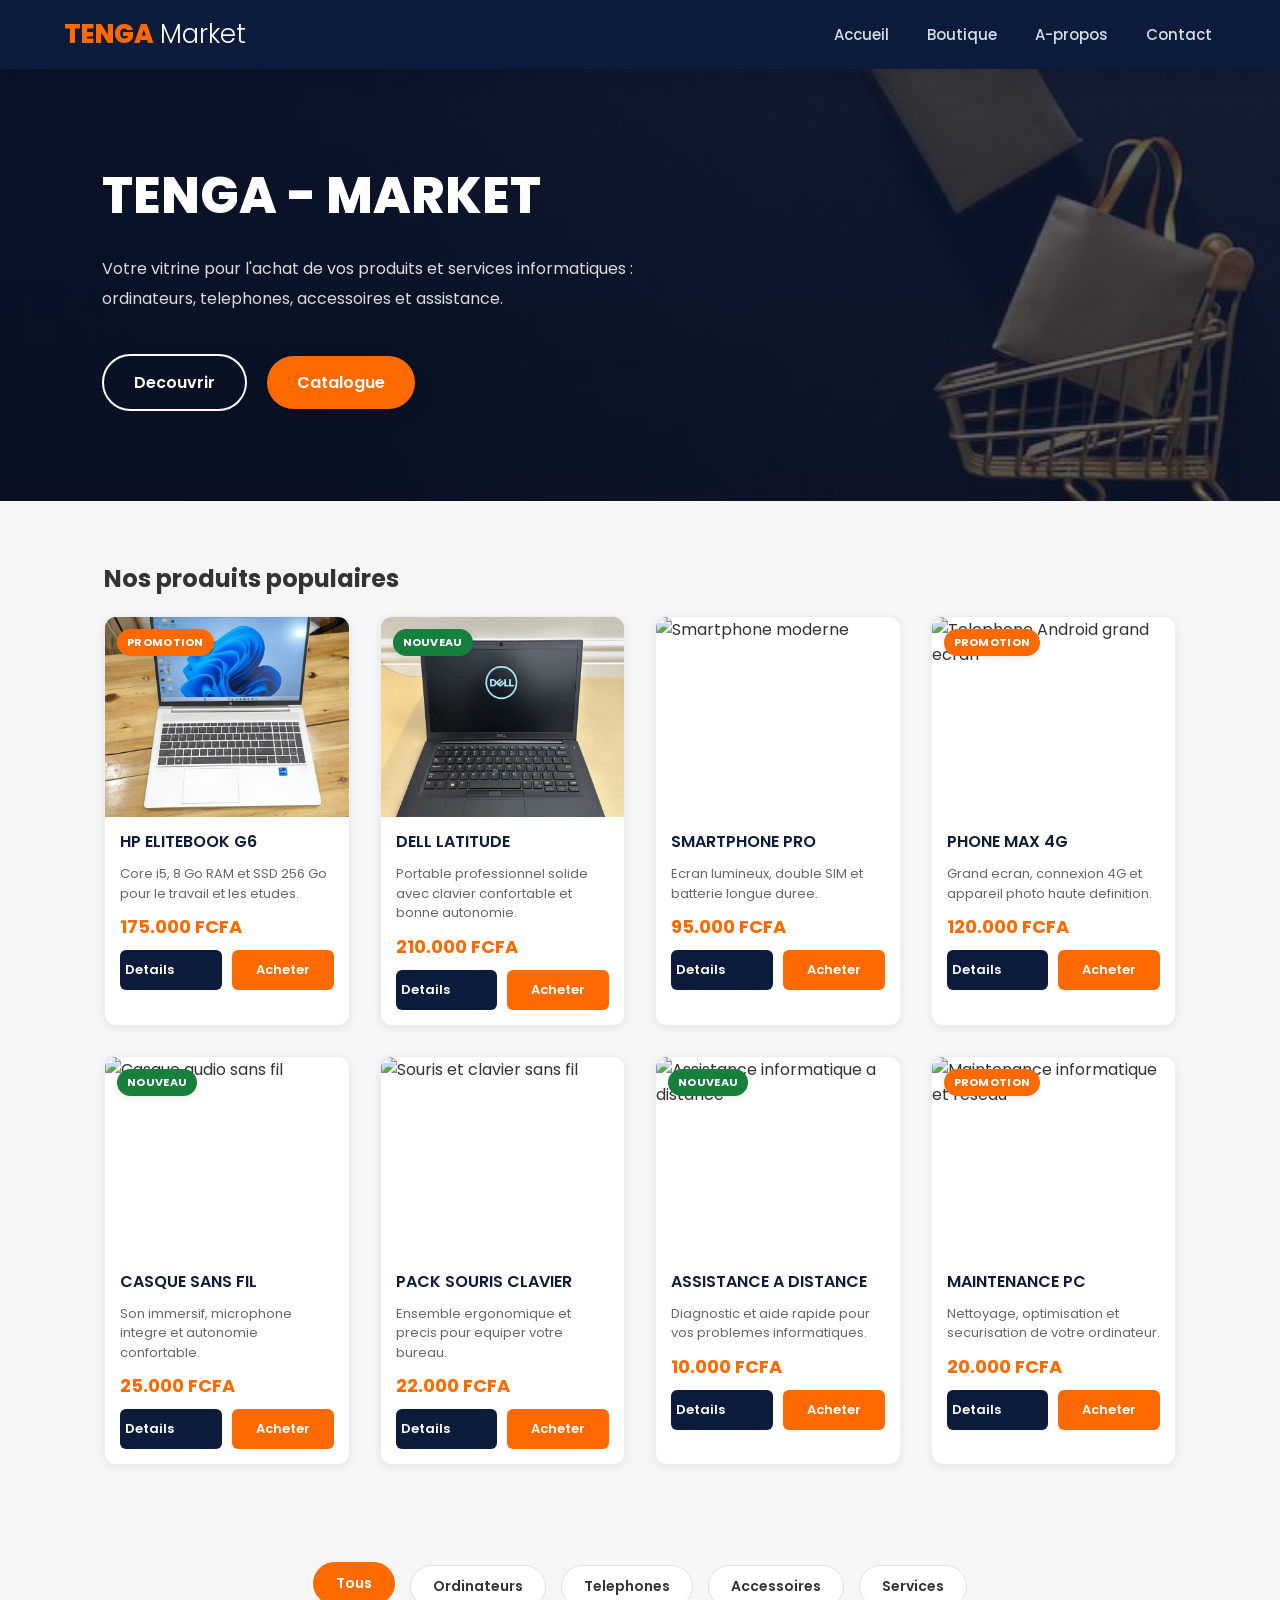
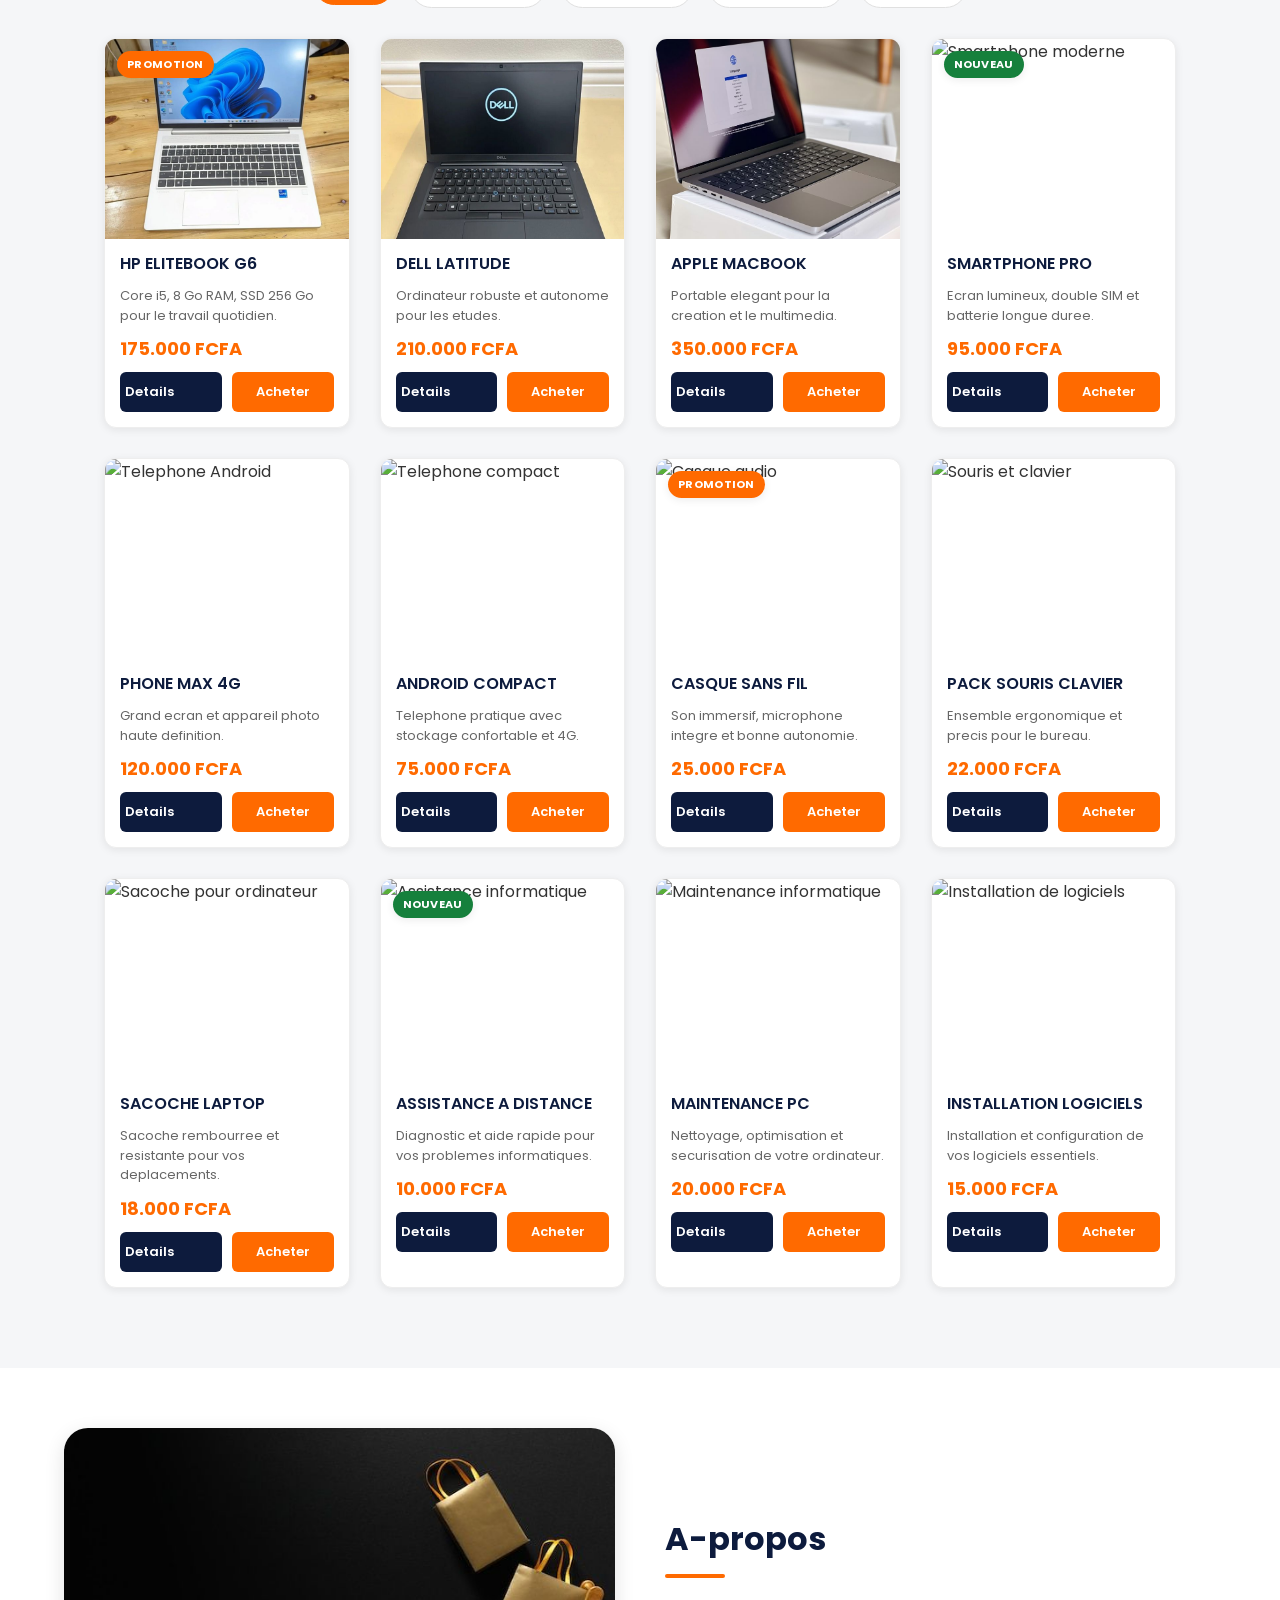
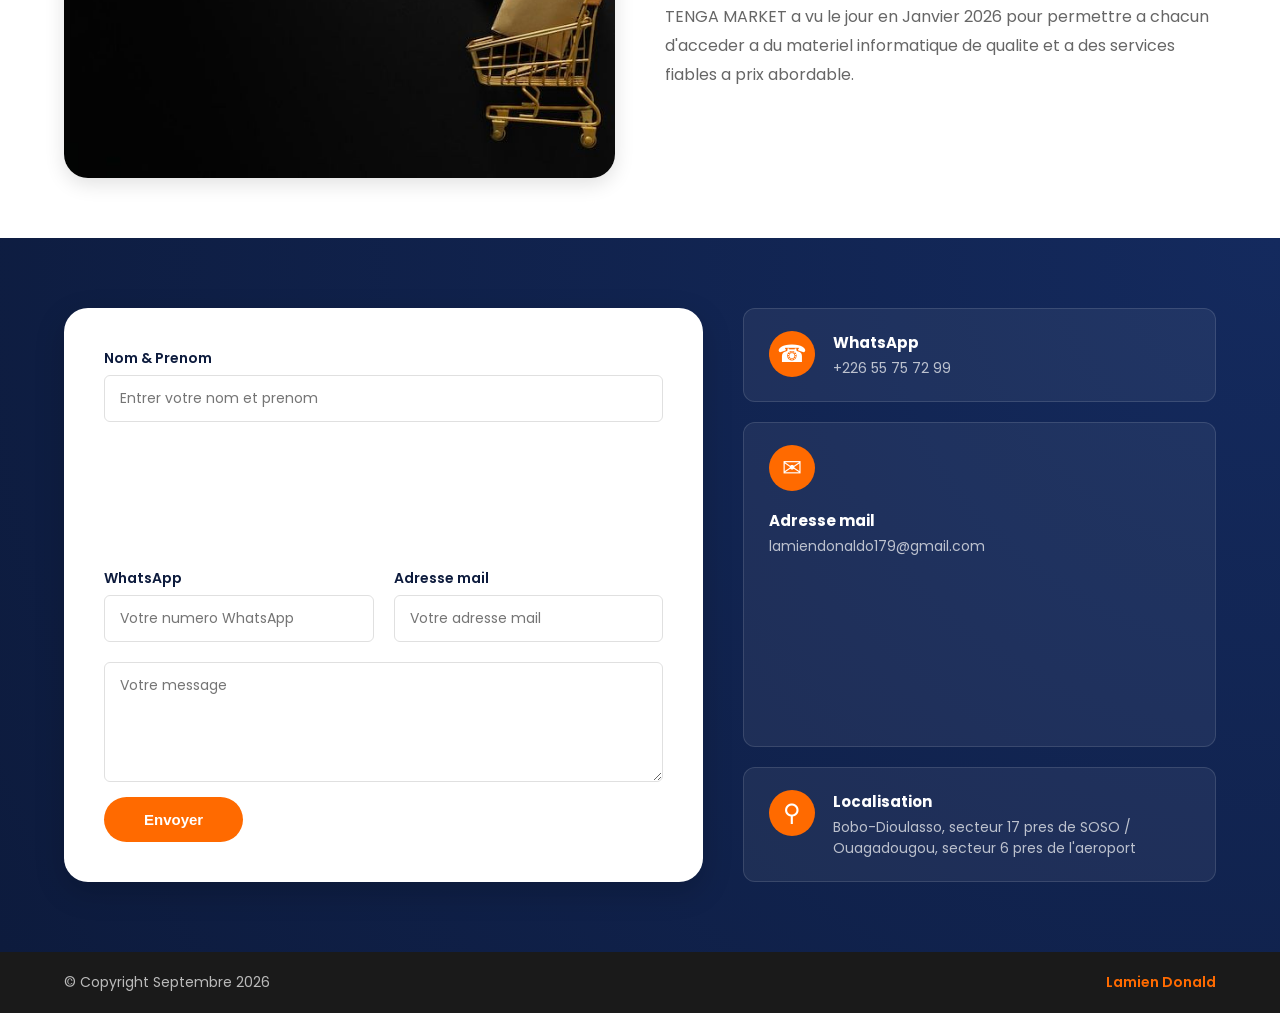
==== index.html @ b3098df3 "Add files via upload" ====
<!DOCTYPE html>
<html lang="fr">
<head>
  <meta charset="UTF-8">
  <meta name="viewport" content="width=device-width, initial-scale=1.0">
  <title>Tenga - Market</title>
  <link rel="stylesheet" href="styles.css">
</head>
<body>
  <header>
    <div class="titre">
      <h1>
        <a href="index.html">
          <span class="tenga">TENGA</span>
          <span class="market">Market</span>
        </a>
      </h1>
    </div>

    <button
      class="hamburger"
      type="button"
      aria-label="Ouvrir le menu"
      aria-expanded="false"
      aria-controls="navigation-principale"
    >
      <span></span>
      <span></span>
      <span></span>
    </button>

    <nav id="navigation-principale" aria-label="Navigation principale">
      <ul class="nav-links">
        <li><a href="index.html">Accueil</a></li>
        <li><a href="#boutique">Boutique</a></li>
        <li><a href="#apropos">A-propos</a></li>
        <li><a href="#contact">Contact</a></li>
      </ul>
    </nav>
  </header>

  <section id="hero">
    <div class="hero">
      <h1>TENGA - MARKET</h1>
      <p>
        Votre vitrine pour l'achat de vos produits et services informatiques :
        ordinateurs, telephones, accessoires et assistance.
      </p>
      <div class="bouton">
        <a class="decouvrir" href="#produits-populaire">Decouvrir</a>
        <a
          class="acheter"
          href="https://wa.me/c/22655757299"
          target="_blank"
          rel="noopener noreferrer"
        >
          Catalogue
        </a>
      </div>
    </div>
  </section>

  <section id="produits-populaire">
    <h2>Nos produits populaires</h2>
    <div class="produits-appercu">
      <article class="produit">
        <span class="badge badge-promotion">Promotion</span>
        <img src="./images/HP-Elitebook-g6.jpg" alt="HP EliteBook G6">
        <h3>HP ELITEBOOK G6</h3>
        <div class="details">
          <p>Core i5, 8 Go RAM et SSD 256 Go pour le travail et les etudes.</p>
          <p class="prix">175.000 FCFA</p>
          <div class="bouton">
            <button class="details">Details</button>
            <button class="achat">Acheter</button>
          </div>
        </div>
      </article>

      <article class="produit">
        <span class="badge badge-nouveau">Nouveau</span>
        <img src="./images/Dell.jpg" alt="Dell Latitude professionnel">
        <h3>DELL LATITUDE</h3>
        <div class="details">
          <p>Portable professionnel solide avec clavier confortable et bonne autonomie.</p>
          <p class="prix">210.000 FCFA</p>
          <div class="bouton">
            <button class="details">Details</button>
            <button class="achat">Acheter</button>
          </div>
        </div>
      </article>

      <article class="produit">
        <img src="https://images.unsplash.com/photo-1511707171634-5f897ff02aa9?auto=format&amp;fit=crop&amp;w=800&amp;q=80" alt="Smartphone moderne">
        <h3>SMARTPHONE PRO</h3>
        <div class="details">
          <p>Ecran lumineux, double SIM et batterie longue duree.</p>
          <p class="prix">95.000 FCFA</p>
          <div class="bouton">
            <button class="details">Details</button>
            <button class="achat">Acheter</button>
          </div>
        </div>
      </article>

      <article class="produit">
        <span class="badge badge-promotion">Promotion</span>
        <img src="https://images.unsplash.com/photo-1598327105666-5b89351aff97?auto=format&amp;fit=crop&amp;w=800&amp;q=80" alt="Telephone Android grand ecran">
        <h3>PHONE MAX 4G</h3>
        <div class="details">
          <p>Grand ecran, connexion 4G et appareil photo haute definition.</p>
          <p class="prix">120.000 FCFA</p>
          <div class="bouton">
            <button class="details">Details</button>
            <button class="achat">Acheter</button>
          </div>
        </div>
      </article>

      <article class="produit">
        <span class="badge badge-nouveau">Nouveau</span>
        <img src="https://images.unsplash.com/photo-1505740420928-5e560c06d30e?auto=format&amp;fit=crop&amp;w=800&amp;q=80" alt="Casque audio sans fil">
        <h3>CASQUE SANS FIL</h3>
        <div class="details">
          <p>Son immersif, microphone integre et autonomie confortable.</p>
          <p class="prix">25.000 FCFA</p>
          <div class="bouton">
            <button class="details">Details</button>
            <button class="achat">Acheter</button>
          </div>
        </div>
      </article>

      <article class="produit">
        <img src="https://images.unsplash.com/photo-1527814050087-3793815479db?auto=format&amp;fit=crop&amp;w=800&amp;q=80" alt="Souris et clavier sans fil">
        <h3>PACK SOURIS CLAVIER</h3>
        <div class="details">
          <p>Ensemble ergonomique et precis pour equiper votre bureau.</p>
          <p class="prix">22.000 FCFA</p>
          <div class="bouton">
            <button class="details">Details</button>
            <button class="achat">Acheter</button>
          </div>
        </div>
      </article>

      <article class="produit">
        <span class="badge badge-nouveau">Nouveau</span>
        <img src="https://images.unsplash.com/photo-1516321318423-f06f85e504b3?auto=format&amp;fit=crop&amp;w=800&amp;q=80" alt="Assistance informatique a distance">
        <h3>ASSISTANCE A DISTANCE</h3>
        <div class="details">
          <p>Diagnostic et aide rapide pour vos problemes informatiques.</p>
          <p class="prix">10.000 FCFA</p>
          <div class="bouton">
            <button class="details">Details</button>
            <button class="achat">Acheter</button>
          </div>
        </div>
      </article>

      <article class="produit">
        <span class="badge badge-promotion">Promotion</span>
        <img src="https://images.unsplash.com/photo-1550751827-4bd374c3f58b?auto=format&amp;fit=crop&amp;w=800&amp;q=80" alt="Maintenance informatique et reseau">
        <h3>MAINTENANCE PC</h3>
        <div class="details">
          <p>Nettoyage, optimisation et securisation de votre ordinateur.</p>
          <p class="prix">20.000 FCFA</p>
          <div class="bouton">
            <button class="details">Details</button>
            <button class="achat">Acheter</button>
          </div>
        </div>
      </article>
    </div>
  </section>

  <section id="boutique">
    <section class="categories">
      <button class="category-btn active" data-category="all">Tous</button>
      <button class="category-btn" data-category="ordinateurs">Ordinateurs</button>
      <button class="category-btn" data-category="telephones">Telephones</button>
      <button class="category-btn" data-category="accessoires">Accessoires</button>
      <button class="category-btn" data-category="services">Services</button>
    </section>

    <div class="produits-categories">
      <article class="produit" data-category="ordinateurs">
        <span class="badge badge-promotion">Promotion</span>
        <img src="./images/HP-Elitebook-g6.jpg" alt="HP EliteBook G6">
        <h3>HP ELITEBOOK G6</h3>
        <div class="details">
          <p>Core i5, 8 Go RAM, SSD 256 Go pour le travail quotidien.</p>
          <p class="prix">175.000 FCFA</p>
          <div class="bouton">
            <button class="details">Details</button>
            <button class="achat">Acheter</button>
          </div>
        </div>
      </article>

      <article class="produit" data-category="ordinateurs">
        <img src="./images/Dell.jpg" alt="Dell Latitude">
        <h3>DELL LATITUDE</h3>
        <div class="details">
          <p>Ordinateur robuste et autonome pour les etudes.</p>
          <p class="prix">210.000 FCFA</p>
          <div class="bouton">
            <button class="details">Details</button>
            <button class="achat">Acheter</button>
          </div>
        </div>
      </article>

      <article class="produit" data-category="ordinateurs">
        <img src="./images/MacBook.jpg" alt="Apple MacBook">
        <h3>APPLE MACBOOK</h3>
        <div class="details">
          <p>Portable elegant pour la creation et le multimedia.</p>
          <p class="prix">350.000 FCFA</p>
          <div class="bouton">
            <button class="details">Details</button>
            <button class="achat">Acheter</button>
          </div>
        </div>
      </article>

      <article class="produit" data-category="telephones">
        <span class="badge badge-nouveau">Nouveau</span>
        <img src="https://images.unsplash.com/photo-1511707171634-5f897ff02aa9?auto=format&amp;fit=crop&amp;w=800&amp;q=80" alt="Smartphone moderne">
        <h3>SMARTPHONE PRO</h3>
        <div class="details">
          <p>Ecran lumineux, double SIM et batterie longue duree.</p>
          <p class="prix">95.000 FCFA</p>
          <div class="bouton">
            <button class="details">Details</button>
            <button class="achat">Acheter</button>
          </div>
        </div>
      </article>

      <article class="produit" data-category="telephones">
        <img src="https://images.unsplash.com/photo-1598327105666-5b89351aff97?auto=format&amp;fit=crop&amp;w=800&amp;q=80" alt="Telephone Android">
        <h3>PHONE MAX 4G</h3>
        <div class="details">
          <p>Grand ecran et appareil photo haute definition.</p>
          <p class="prix">120.000 FCFA</p>
          <div class="bouton">
            <button class="details">Details</button>
            <button class="achat">Acheter</button>
          </div>
        </div>
      </article>

      <article class="produit" data-category="telephones">
        <img src="https://images.unsplash.com/photo-1565849904461-04a58ad377e0?auto=format&amp;fit=crop&amp;w=800&amp;q=80" alt="Telephone compact">
        <h3>ANDROID COMPACT</h3>
        <div class="details">
          <p>Telephone pratique avec stockage confortable et 4G.</p>
          <p class="prix">75.000 FCFA</p>
          <div class="bouton">
            <button class="details">Details</button>
            <button class="achat">Acheter</button>
          </div>
        </div>
      </article>

      <article class="produit" data-category="accessoires">
        <span class="badge badge-promotion">Promotion</span>
        <img src="https://images.unsplash.com/photo-1505740420928-5e560c06d30e?auto=format&amp;fit=crop&amp;w=800&amp;q=80" alt="Casque audio">
        <h3>CASQUE SANS FIL</h3>
        <div class="details">
          <p>Son immersif, microphone integre et bonne autonomie.</p>
          <p class="prix">25.000 FCFA</p>
          <div class="bouton">
            <button class="details">Details</button>
            <button class="achat">Acheter</button>
          </div>
        </div>
      </article>

      <article class="produit" data-category="accessoires">
        <img src="https://images.unsplash.com/photo-1527814050087-3793815479db?auto=format&amp;fit=crop&amp;w=800&amp;q=80" alt="Souris et clavier">
        <h3>PACK SOURIS CLAVIER</h3>
        <div class="details">
          <p>Ensemble ergonomique et precis pour le bureau.</p>
          <p class="prix">22.000 FCFA</p>
          <div class="bouton">
            <button class="details">Details</button>
            <button class="achat">Acheter</button>
          </div>
        </div>
      </article>

      <article class="produit" data-category="accessoires">
        <img src="https://images.unsplash.com/photo-1625842268584-8f3296236761?auto=format&amp;fit=crop&amp;w=800&amp;q=80" alt="Sacoche pour ordinateur">
        <h3>SACOCHE LAPTOP</h3>
        <div class="details">
          <p>Sacoche rembourree et resistante pour vos deplacements.</p>
          <p class="prix">18.000 FCFA</p>
          <div class="bouton">
            <button class="details">Details</button>
            <button class="achat">Acheter</button>
          </div>
        </div>
      </article>

      <article class="produit" data-category="services">
        <span class="badge badge-nouveau">Nouveau</span>
        <img src="https://images.unsplash.com/photo-1516321318423-f06f85e504b3?auto=format&amp;fit=crop&amp;w=800&amp;q=80" alt="Assistance informatique">
        <h3>ASSISTANCE A DISTANCE</h3>
        <div class="details">
          <p>Diagnostic et aide rapide pour vos problemes informatiques.</p>
          <p class="prix">10.000 FCFA</p>
          <div class="bouton">
            <button class="details">Details</button>
            <button class="achat">Acheter</button>
          </div>
        </div>
      </article>

      <article class="produit" data-category="services">
        <img src="https://images.unsplash.com/photo-1550751827-4bd374c3f58b?auto=format&amp;fit=crop&amp;w=800&amp;q=80" alt="Maintenance informatique">
        <h3>MAINTENANCE PC</h3>
        <div class="details">
          <p>Nettoyage, optimisation et securisation de votre ordinateur.</p>
          <p class="prix">20.000 FCFA</p>
          <div class="bouton">
            <button class="details">Details</button>
            <button class="achat">Acheter</button>
          </div>
        </div>
      </article>

      <article class="produit" data-category="services">
        <img src="https://images.unsplash.com/photo-1556761175-b413da4baf72?auto=format&amp;fit=crop&amp;w=800&amp;q=80" alt="Installation de logiciels">
        <h3>INSTALLATION LOGICIELS</h3>
        <div class="details">
          <p>Installation et configuration de vos logiciels essentiels.</p>
          <p class="prix">15.000 FCFA</p>
          <div class="bouton">
            <button class="details">Details</button>
            <button class="achat">Acheter</button>
          </div>
        </div>
      </article>
    </div>
  </section>

  <section id="apropos">
    <h3>A-propos</h3>
    <div class="apropos">
      <div class="apropos-image">
        <img src="./images/hero.jpg" alt="Espace de travail informatique">
      </div>
      <div class="apropos-description">
        <h4>A-propos</h4>
        <p>
          TENGA MARKET a vu le jour en Janvier 2026 pour permettre a chacun
          d'acceder a du materiel informatique de qualite et a des services
          fiables a prix abordable.
        </p>
      </div>
    </div>
  </section>

  <section id="contact">
    <div class="contact-form">
      <form action="">
        <div class="information">
          <div class="nom">
            <label for="nom">Nom &amp; Prenom</label>
            <input id="nom" type="text" placeholder="Entrer votre nom et prenom" required>
          </div>
          <div class="message">
            <div class="whatsapp">
              <label for="numero">WhatsApp</label>
              <input id="numero" type="number" placeholder="Votre numero WhatsApp" required>
            </div>
            <div class="email">
              <label for="email">Adresse mail</label>
              <input id="email" type="email" placeholder="Votre adresse mail " required>
            </div>
          </div>
        </div>
        <div class="contenu">
          <textarea name="message" id="message" placeholder="Votre message" required></textarea>
          <input type="submit" value="Envoyer">
        </div>
      </form>
    </div>

    <div class="informations">
      <div class="numero">
        <span class="contact-icon" aria-hidden="true">&#9742;</span>
        <div>
          <p>WhatsApp</p>
          <p>+226 55 75 72 99</p>
        </div>
      </div>
      <div class="email">
        <span class="contact-icon" aria-hidden="true">&#9993;</span>
        <div>
          <p>Adresse mail</p>
          <p>lamiendonaldo179@gmail.com</p>
        </div>
      </div>
      <div class="localisation">
        <span class="contact-icon" aria-hidden="true">&#9906;</span>
        <div>
          <p>Localisation</p>
          <p>
            Bobo-Dioulasso, secteur 17 pres de SOSO / Ouagadougou,
            secteur 6 pres de l'aeroport
          </p>
        </div>
      </div>
    </div>
  </section>

  <footer>
    <p>&copy; Copyright Septembre 2026</p>
    <p class="autor">Lamien Donald</p>
  </footer>

  <script src="script.js"></script>
</body>
</html>
---- styles.css ----
/* ===================================================
   TENGA MARKET - Styles inspirés d'Alibaba.com
   Palette : orange (#ff6a00) + marine (#0d1b3d)
   =================================================== */
@import url('https://fonts.googleapis.com/css2?family=Poppins:wght@300;400;500;600;700;800&display=swap');

:root {
  --color-primary: #ff6a00;
  --color-primary-dark: #e65100;
  --color-secondary: #0d1b3d;
  --color-secondary-light: #142a5e;
  --color-dark: #1a1a1a;
  --color-text: #333333;
  --color-text-light: #666666;
  --color-bg: #f5f6f8;
  --color-white: #ffffff;
  --radius-sm: 6px;
  --radius-md: 12px;
  --radius-lg: 24px;
  --shadow-sm: 0 2px 8px rgba(0, 0, 0, 0.08);
  --shadow-md: 0 6px 20px rgba(0, 0, 0, 0.12);
  --shadow-lg: 0 10px 30px rgba(0, 0, 0, 0.18);
  --transition: 0.3s ease;
  --max-width: 1200px;
}

* {
  padding: 0;
  margin: 0;
  box-sizing: border-box;
}

html {
  scroll-behavior: smooth;
}

body {
  font-family: 'Poppins', 'Segoe UI', Tahoma, Geneva, Verdana, sans-serif;
  color: var(--color-text);
  background-color: var(--color-bg);
  overflow-x: hidden;
}

img {
  max-width: 100%;
  display: block;
}

a {
  color: inherit;
}

button {
  font-family: inherit;
  cursor: pointer;
}

.section-title {
  text-align: center;
  font-size: 34px;
  font-weight: 700;
  color: var(--color-secondary);
  position: relative;
  padding-bottom: 15px;
  margin-bottom: 10px;
}

.section-title::after {
  content: "";
  position: absolute;
  bottom: 0;
  left: 50%;
  transform: translateX(-50%);
  width: 70px;
  height: 4px;
  background: var(--color-primary);
  border-radius: 4px;
}

.section-subtitle {
  text-align: center;
  color: var(--color-text-light);
  max-width: 600px;
  margin: 0 auto 40px auto;
  font-size: 16px;
}

/* ===================== HEADER ===================== */
header {
  display: flex;
  justify-content: space-between;
  align-items: center;
  background-color: var(--color-secondary);
  padding: 15px 5%;
  position: sticky;
  top: 0;
  left: 0;
  width: 100%;
  z-index: 1000;
  box-shadow: var(--shadow-md);
}

header .titre {
  font-family: 'Poppins', 'Franklin Gothic Medium', 'Arial Narrow', Arial, sans-serif;
  display: flex;
  align-items: center;
}

.titre h1 {
  font-size: 26px;
}

.titre h1 a {
  text-decoration: none;
}

header .titre span.tenga {
  color: var(--color-primary);
  text-shadow: none;
  font-weight: 800;
}

header .titre span.market {
  color: var(--color-white);
  text-shadow: none;
  font-weight: 300;
}

nav ul.nav-links {
  font-family: 'Poppins', Georgia, 'Times New Roman', Times, serif;
  display: flex;
  align-items: center;
  gap: 30px;
}

nav ul.nav-links li {
  list-style: none;
}

nav ul.nav-links li a {
  text-decoration: none;
  color: rgba(255, 255, 255, 0.85);
  padding: 8px 4px;
  transition: var(--transition);
  font-weight: 500;
  font-size: 15px;
  border-bottom: 2px solid transparent;
}

nav ul.nav-links li a:hover {
  color: var(--color-primary);
  text-shadow: none;
  border-bottom: 2px solid var(--color-primary);
}

nav ul.nav-links li a:focus-visible,
.hamburger:focus-visible {
  outline: 3px solid var(--color-primary);
  outline-offset: 4px;
}

/* Bouton hamburger (mobile) */
.hamburger {
  display: none;
  flex-direction: column;
  justify-content: center;
  gap: 5px;
  background: transparent;
  border: none;
  width: 36px;
  height: 32px;
  z-index: 1100;
}

.hamburger span {
  display: block;
  height: 3px;
  width: 100%;
  background-color: var(--color-white);
  border-radius: 3px;
  transition: var(--transition);
}

.hamburger.active span:nth-child(1) {
  transform: translateY(8px) rotate(45deg);
}
.hamburger.active span:nth-child(2) {
  opacity: 0;
}
.hamburger.active span:nth-child(3) {
  transform: translateY(-8px) rotate(-45deg);
}

/* ===================== HERO ===================== */
section#hero {
  width: 100%;
}

.hero {
  background-image: linear-gradient(rgba(13, 27, 61, 0.65), rgba(13, 27, 61, 0.55)), url(./images/hero.jpg);
  background-position: center;
  background-size: cover;
  padding: 90px 8%;
  border-radius: 0;
}

.hero h1 {
  font-size: 50px;
  color: var(--color-white);
  margin-bottom: 20px;
  font-weight: 800;
}

.hero p {
  font-family: 'Poppins', Georgia, 'Times New Roman', Times, serif;
  color: rgba(255, 255, 255, 0.85);
  max-width: 550px;
  margin-bottom: 40px;
  line-height: 30px;
  font-size: 16px;
}

.hero .bouton {
  display: flex;
  align-items: center;
  justify-content: left;
  gap: 20px;
  flex-wrap: wrap;
}

.hero .bouton a{
  text-decoration: none;
}

.hero .bouton a.decouvrir {
  display: inline-block;
  padding: 14px 30px;
  border-radius: 30px;
  border: 2px solid var(--color-white);
  width: auto;
  background-color: transparent;
  color: var(--color-white);
  transition: var(--transition);
  font-weight: 600;
}

.hero .bouton a.acheter {
  display: inline-block;
  padding: 14px 30px;
  border-radius: 30px;
  border: none;
  width: auto;
  background-color: var(--color-primary);
  color: var(--color-white);
  font-size: 16px;
  transition: var(--transition);
  font-weight: 600;
  box-shadow: var(--shadow-md);
}

.hero .bouton a.acheter:hover {
  background-color: var(--color-primary-dark);
  transform: scale(1.05);
  cursor: pointer;
}

.hero .bouton a.decouvrir:hover {
  background-color: var(--color-white);
  color: var(--color-secondary);
  transform: scale(1.05);
  cursor: pointer;
}

/* ===================== PRODUITS POPULAIRES ===================== */
#produits-populaire {
  padding: 60px 5% 40px 5%;
  max-width: var(--max-width);
  margin: 0 auto;
}

.produits-appercu {
  margin-top: 20px;
  display: grid;
  grid-template-columns: repeat(auto-fill, minmax(240px, 1fr));
  gap: 30px;
}

.produit {
  position: relative;
  display: flex;
  flex-direction: column;
  width: 100%;
  background-color: var(--color-white);
  box-shadow: var(--shadow-sm);
  border-radius: var(--radius-md);
  overflow: hidden;
  gap: 0;
  transition: var(--transition);
  border: 1px solid #eee;
}

.produit.is-flipped {
  justify-content: center;
  min-height: 390px;
  padding: 24px;
  background: linear-gradient(145deg, var(--color-secondary), var(--color-secondary-light));
  border-color: var(--color-primary);
}

.produit.is-flipped > :not(.product-back) {
  display: none !important;
}

.product-back {
  display: flex !important;
  flex-direction: column;
  gap: 14px;
  width: 100%;
  color: var(--color-white);
}

.product-back .detail-label {
  color: var(--color-primary);
  font-size: 12px;
  font-weight: 700;
  letter-spacing: 1px;
  text-transform: uppercase;
}

.product-back h3 {
  padding: 0;
  color: var(--color-white);
  font-size: 20px;
}

.product-back p {
  color: rgba(255, 255, 255, 0.82);
  font-size: 13px;
  line-height: 1.6;
}

.product-back .product-back-info {
  padding-top: 12px;
  border-top: 1px solid rgba(255, 255, 255, 0.18);
}

.product-back .prix {
  color: var(--color-primary);
  font-size: 20px;
  font-weight: 700;
}

.product-back-actions {
  display: flex;
  gap: 10px;
  margin-top: auto;
}

.product-back-actions button {
  flex: 1;
  padding: 11px 10px;
  border: none;
  border-radius: var(--radius-sm);
  font-weight: 700;
  transition: var(--transition);
}

.product-back-actions .retour {
  background-color: rgba(255, 255, 255, 0.14);
  color: var(--color-white);
}

.product-back-actions .product-buy {
  background-color: var(--color-primary);
  color: var(--color-white);
}

.product-back-actions button:hover {
  transform: translateY(-2px);
}

.badge {
  position: absolute;
  top: 12px;
  left: 12px;
  z-index: 1;
  padding: 5px 10px;
  border-radius: 999px;
  color: var(--color-white);
  font-size: 11px;
  font-weight: 700;
  letter-spacing: 0.3px;
  text-transform: uppercase;
  box-shadow: var(--shadow-sm);
}

.badge-nouveau {
  background-color: #16803c;
}

.badge-promotion {
  background-color: var(--color-primary);
}

.produits-appercu .produit:hover,
.produits-categories .produit:hover {
  transform: translateY(-6px);
  box-shadow: var(--shadow-lg);
  border-color: var(--color-primary);
}

.produits-appercu .produit img,
.produits-categories .produit img {
  width: 100%;
  height: 200px;
  object-fit: cover;
  border-radius: 0;
  transition: var(--transition);
}

.produits-appercu .produit h3,
.produits-categories .produit h3 {
  text-align: left;
  font-size: 16px;
  font-weight: 600;
  padding: 12px 15px 0 15px;
  color: var(--color-secondary);
}

.produits-appercu .produit .details,
.produits-categories .produit .details {
  display: flex;
  flex-direction: column;
  gap: 10px;
  padding: 10px 15px 15px 15px;
}

.produits-appercu .produit .details p,
.produits-categories .produit .details p {
  text-align: left;
  font-size: 13px;
  width: 100%;
  font-family: 'Poppins', 'Segoe UI', Tahoma, Geneva, Verdana, sans-serif;
  color: var(--color-text-light);
  line-height: 1.5;
}

.produits-appercu .produit .details p.prix,
.produits-categories .produit .details p.prix {
  text-align: left;
  color: var(--color-primary);
  font-weight: 700;
  font-size: 18px;
}

.produits-appercu .produit .details .bouton,
.produits-categories .produit .details .bouton {
  display: flex;
  justify-content: flex-start;
  gap: 10px;
  margin-bottom: 0;
}

.produits-appercu .produit .details .bouton button.details,
.produits-appercu .produit .details .bouton button.achat,
.produits-categories .produit .details .bouton button.details,
.produits-categories .produit .details .bouton button.achat {
  width: auto;
  flex: 1;
  border-radius: var(--radius-sm);
  border: none;
  padding: 10px 5px;
  font-weight: 600;
  transition: var(--transition);
}

.produits-appercu .produit .details .bouton button.details:hover,
.produits-appercu .produit .details .bouton button.achat:hover,
.produits-categories .produit .details .bouton button.details:hover,
.produits-categories .produit .details .bouton button.achat:hover {
  transform: scale(1.03);
}

.produits-appercu .produit .details .bouton button.details,
.produits-categories .produit .details .bouton button.details {
  background-color: var(--color-secondary);
  color: var(--color-white);
  font-size: 13px;
}

.produits-appercu .produit .details .bouton button.achat,
.produits-categories .produit .details .bouton button.achat {
  background-color: var(--color-primary);
  color: var(--color-white);
  font-size: 13px;
}

/* ===================== BOUTIQUE / CATEGORIES ===================== */
#boutique {
  padding: 40px 5% 60px 5%;
  max-width: var(--max-width);
  margin: 0 auto;
}

.categories {
  display: flex;
  justify-content: center;
  flex-wrap: wrap;
  gap: 15px;
  padding: 20px 0 30px 0;
}

.category-btn {
  border: 1px solid #e0e0e0;
  padding: 10px 22px;
  border-radius: 30px;
  background: var(--color-white);
  color: var(--color-text);
  font-size: 14px;
  font-weight: 600;
  cursor: pointer;
  transition: var(--transition);
}

.category-btn:hover,
.category-btn.active {
  background: var(--color-primary);
  color: var(--color-white);
  border-color: var(--color-primary);
  transform: translateY(-3px);
}

.produits-categories {
  display: grid;
  grid-template-columns: repeat(auto-fill, minmax(240px, 1fr));
  gap: 30px;
}

/* ===================== A PROPOS ===================== */
section#apropos {
  margin-top: 20px;
  padding: 60px 5%;
  background-color: var(--color-white);
  box-shadow: none;
  height: auto;
}

section#apropos h3 {
  display: none;
}

.apropos {
  display: flex;
  align-items: center;
  margin: 0 auto;
  gap: 50px;
  max-width: var(--max-width);
  flex-wrap: wrap;
}

.apropos-image {
  display: flex;
  flex: 1 1 400px;
}

.apropos-image img {
  border-radius: var(--radius-lg);
  box-shadow: var(--shadow-md);
  width: 100%;
  height: 350px;
  object-fit: cover;
}

.apropos-description {
  flex: 1 1 400px;
  display: flex;
  flex-direction: column;
  max-width: 600px;
}

.apropos-description h4 {
  font-size: 32px;
  margin-bottom: 25px;
  color: var(--color-secondary);
  font-weight: 700;
  position: relative;
  padding-bottom: 15px;
}

.apropos-description h4::after {
  content: "";
  position: absolute;
  bottom: 0;
  left: 0;
  width: 60px;
  height: 4px;
  background: var(--color-primary);
  border-radius: 4px;
}

.apropos-description p {
  font-size: 16px;
  font-family: 'Poppins', 'Segoe UI', Tahoma, Geneva, Verdana, sans-serif;
  line-height: 1.8;
  color: var(--color-text-light);
}

/* ===================== CONTACT ===================== */
#contact {
  display: grid;
  grid-template-columns: minmax(0, 1.15fr) minmax(280px, 0.85fr);
  gap: 40px;
  align-items: stretch;
  padding: 70px 5%;
  background-color: var(--color-secondary);
  background-image: radial-gradient(circle at top right, var(--color-secondary-light), var(--color-secondary));
}

#contact .section-title,
#contact .section-title::after {
  color: var(--color-white);
}

#contact .section-title::after {
  background: var(--color-primary);
}

#contact .section-subtitle {
  color: rgba(255, 255, 255, 0.7);
}

.contact-wrapper {
  display: flex;
  gap: 40px;
  max-width: var(--max-width);
  margin: 0 auto;
  align-items: stretch;
  flex-wrap: wrap;
}

.contact-form {
  flex: 1 1 500px;
  background-color: var(--color-white);
  border-radius: var(--radius-lg);
  box-shadow: var(--shadow-lg);
  padding: 10px;
}

form {
  background-color: transparent;
  padding: 30px;
  display: flex;
  flex-direction: column;
  gap: 20px;
  border-radius: var(--radius-lg);
  box-shadow: none;
}

.information {
  display: flex;
  flex-direction: column;
  gap: 20px;
}

.message {
  display: flex;
  gap: 20px;
  flex-wrap: wrap;
}

.nom, .email, .whatsapp {
  display: flex;
  flex-direction: column;
  flex: 1 1 200px;
  gap: 6px;
}

label {
  font-size: 14px;
  font-weight: 600;
  color: var(--color-secondary);
}

input[type="text"],
input[type="email"],
input[type="number"],
textarea {
  padding: 12px 15px;
  border: 1px solid #e0e0e0;
  border-radius: var(--radius-sm);
  font-family: inherit;
  font-size: 14px;
  transition: var(--transition);
  outline: none;
  width: 100%;
}

input[type="text"]:focus,
input[type="email"]:focus,
input[type="number"]:focus,
textarea:focus {
  border-color: var(--color-primary);
  box-shadow: 0 0 0 3px rgba(255, 106, 0, 0.15);
}

.contenu {
  display: flex;
  flex-direction: column;
  gap: 15px;
}

.contenu textarea {
  min-height: 120px;
  resize: vertical;
}

.contenu input[type="submit"] {
  background-color: var(--color-primary);
  color: var(--color-white);
  border: none;
  padding: 14px;
  border-radius: 30px;
  font-weight: 700;
  font-size: 15px;
  transition: var(--transition);
  align-self: flex-start;
  padding-left: 40px;
  padding-right: 40px;
}

.contenu input[type="submit"]:hover {
  background-color: var(--color-primary-dark);
  transform: scale(1.03);
}

.informations {
  min-width: 0;
  display: flex;
  flex-direction: column;
  gap: 20px;
  justify-content: center;
}

.informations > div {
  background-color: rgba(255, 255, 255, 0.06);
  border: 1px solid rgba(255, 255, 255, 0.12);
  border-radius: var(--radius-md);
  padding: 22px 25px;
  display: flex;
  align-items: flex-start;
  gap: 18px;
  transition: var(--transition);
}

.informations > div:hover {
  background-color: rgba(255, 255, 255, 0.1);
  border-color: var(--color-primary);
  transform: translateX(5px);
}

.informations > div > div {
  min-width: 0;
}

.contact-icon {
  display: inline-flex;
  flex: 0 0 46px;
  width: 46px;
  height: 46px;
  align-items: center;
  justify-content: center;
  border-radius: 50%;
  background-color: var(--color-primary);
  color: var(--color-white);
  font-size: 24px;
  line-height: 1;
}

.informations .icon {
  flex-shrink: 0;
  width: 46px;
  height: 46px;
  border-radius: 50%;
  background-color: var(--color-primary);
  color: var(--color-white);
  display: flex;
  align-items: center;
  justify-content: center;
  font-size: 20px;
}

.informations p:first-child {
  font-weight: 700;
  color: var(--color-white);
  font-size: 15px;
  margin-bottom: 4px;
}

.informations p:last-child {
  color: rgba(255, 255, 255, 0.7);
  font-size: 14px;
  line-height: 1.5;
}

/* ===================== FOOTER ===================== */
footer {
  align-items: center;
  background-color: var(--color-dark);
  color: rgba(255, 255, 255, 0.7);
  padding: 20px 5%;
  display: flex;
  justify-content: space-between;
  flex-wrap: wrap;
  gap: 10px;
}

footer p {
  display: block;
  align-items: center;
  text-align: center;
  font-size: 14px;
}

footer .autor {
  text-align: right;
  font-weight: 600;
  color: var(--color-primary);
}

/* ===================================================
   RESPONSIVE - Tablettes (<=1024px)
   =================================================== */
@media (max-width: 1024px) {
  .hero h1 {
    font-size: 42px;
  }

  .produits-appercu,
  .produits-categories {
    grid-template-columns: repeat(auto-fill, minmax(220px, 1fr));
    gap: 20px;
  }

  .apropos {
    gap: 30px;
  }

  .apropos-image img {
    height: 300px;
  }
}

/* ===================================================
   RESPONSIVE - Tablettes / petits écrans (<=768px)
   =================================================== */
@media (max-width: 768px) {
  #contact {
    grid-template-columns: 1fr;
    gap: 30px;
  }

  header {
    padding: 15px 4%;
  }

  .hamburger {
    display: flex;
  }

  nav {
    position: fixed;
    top: 0;
    right: -100%;
    height: 100vh;
    width: 260px;
    background-color: var(--color-secondary);
    box-shadow: var(--shadow-lg);
    transition: right 0.4s ease;
    z-index: 1050;
    padding-top: 90px;
  }

  nav.active {
    right: 0;
  }

  nav::before {
    content: "";
    position: fixed;
    inset: 0;
    background: rgba(0, 0, 0, 0.35);
    opacity: 0;
    pointer-events: none;
    transition: opacity 0.4s ease;
  }

  nav.active::before {
    opacity: 1;
    pointer-events: auto;
  }

  nav ul.nav-links {
    position: relative;
    z-index: 1;
    flex-direction: column;
    align-items: flex-start;
    gap: 10px;
    padding: 0 30px;
  }

  nav ul.nav-links li {
    width: 100%;
  }

  nav ul.nav-links li a {
    display: block;
    width: 100%;
    padding: 12px 0;
  }

  .hero {
    padding: 60px 6%;
    text-align: center;
  }

  .hero h1 {
    font-size: 32px;
  }

  .hero p {
    margin-left: auto;
    margin-right: auto;
  }

  .hero .bouton {
    justify-content: center;
  }

  .section-title {
    font-size: 26px;
  }

  .apropos {
    flex-direction: column;
    text-align: center;
  }

  .apropos-description h4::after {
    left: 50%;
    transform: translateX(-50%);
  }

  .contact-wrapper {
    flex-direction: column;
  }

  .message {
    flex-direction: column;
  }

  footer {
    flex-direction: column;
    text-align: center;
  }

  footer .autor {
    text-align: center;
  }
}

/* ===================================================
   RESPONSIVE - Mobiles / Android (<=480px)
   =================================================== */
@media (max-width: 480px) {
  .titre h1 {
    font-size: 20px;
  }

  .hero h1 {
    font-size: 26px;
  }

  .hero p {
    font-size: 14px;
    line-height: 24px;
  }

  .hero .bouton a.decouvrir,
  .hero .bouton a.acheter {
    width: 100%;
    text-align: center;
    padding: 12px 20px;
  }

  .hero .bouton {
    flex-direction: column;
    width: 100%;
  }

  #produits-populaire,
  #boutique,
  #contact,
  section#apropos {
    padding-left: 4%;
    padding-right: 4%;
  }

  .produits-appercu,
  .produits-categories {
    grid-template-columns: 1fr;
  }

  .category-btn {
    padding: 8px 16px;
    font-size: 13px;
  }

  .apropos-image img {
    height: 220px;
  }

  .contact-form {
    padding: 5px;
  }

  form {
    padding: 20px;
  }

  .contenu input[type="submit"] {
    width: 100%;
    align-self: stretch;
    text-align: center;
  }
}
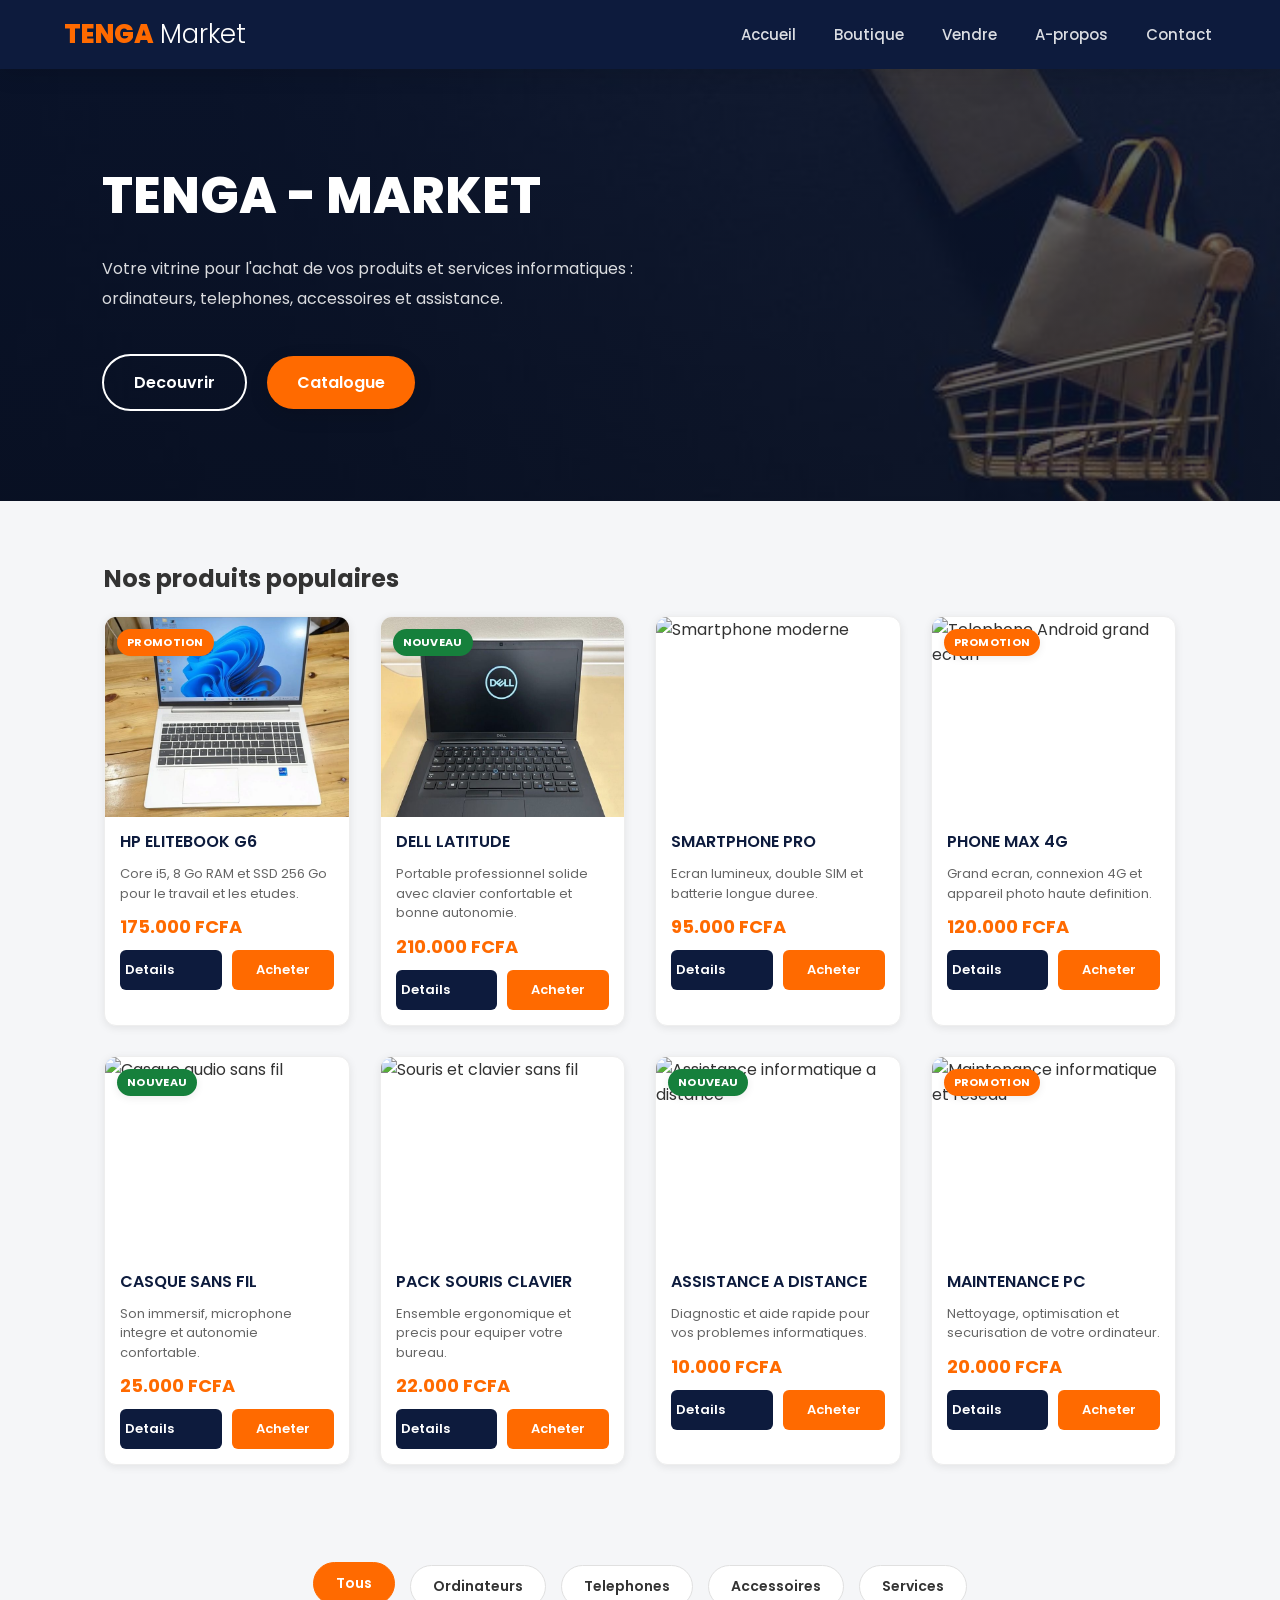
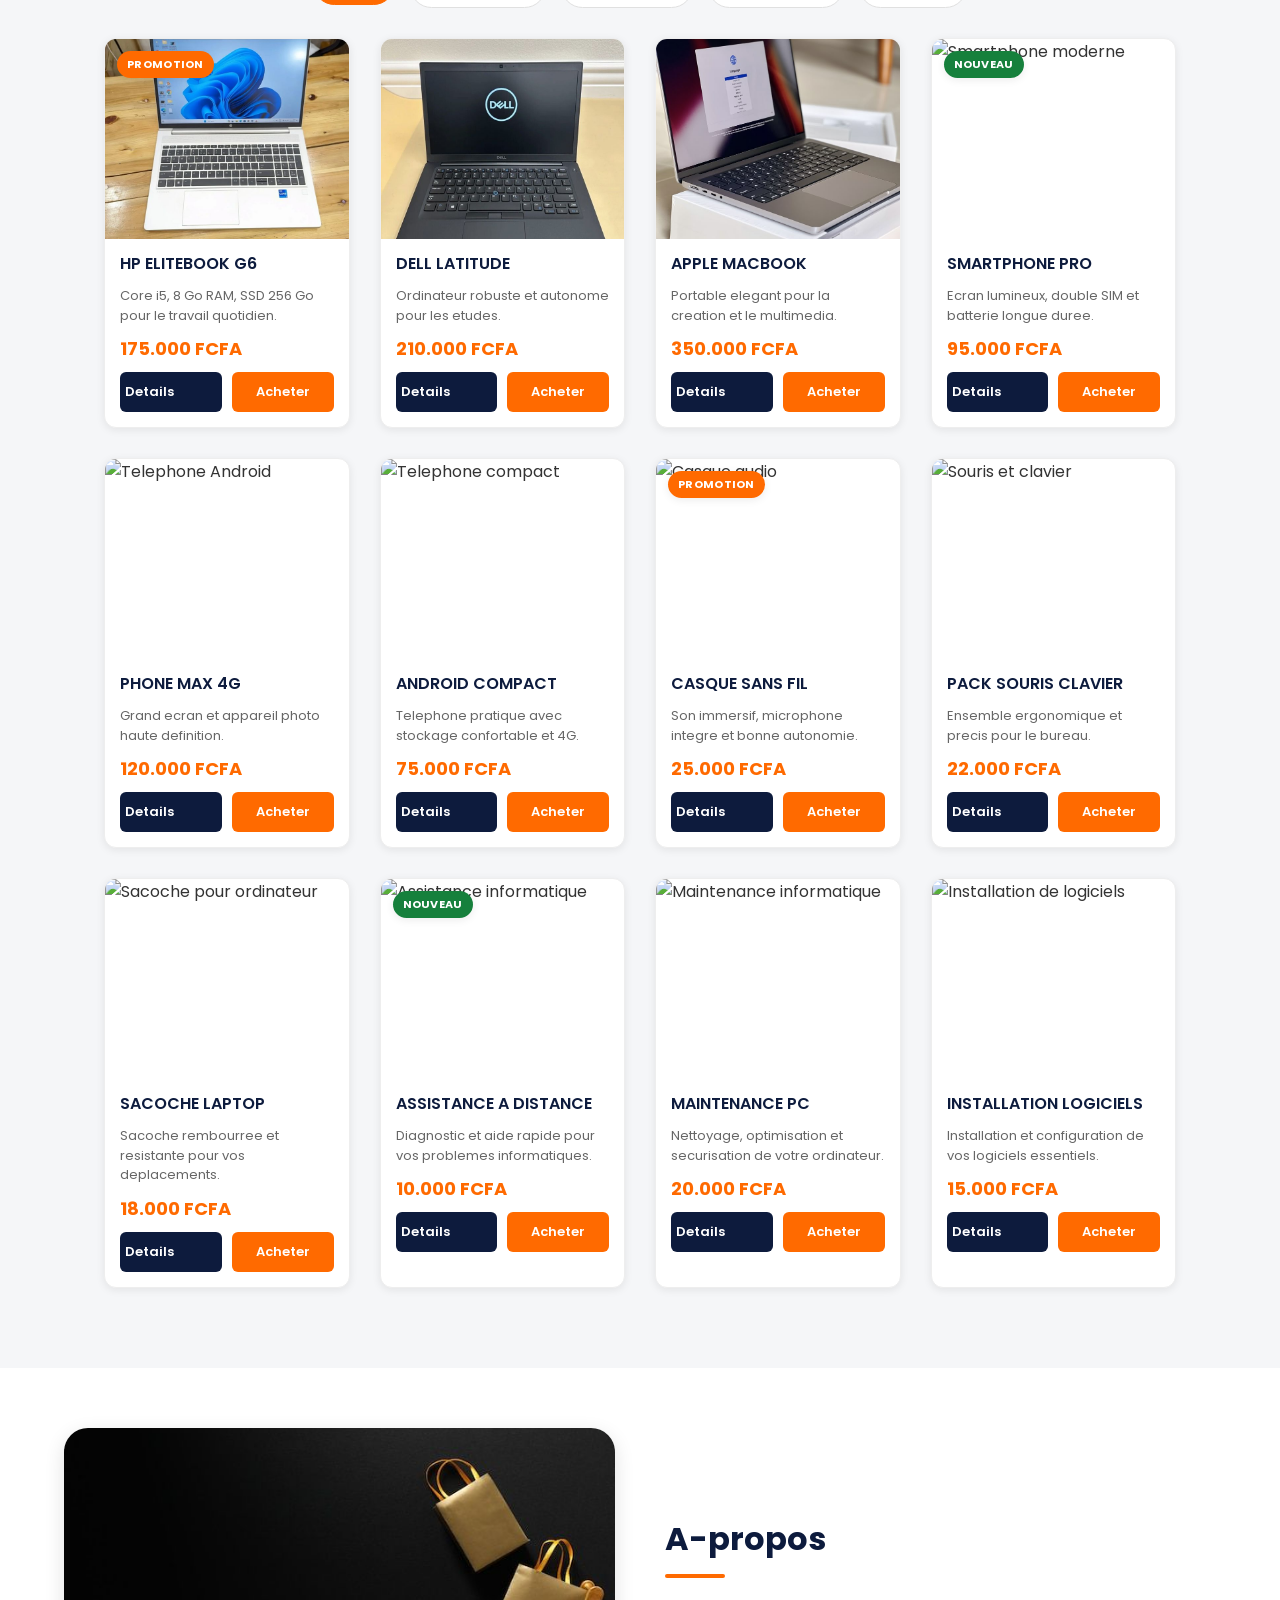
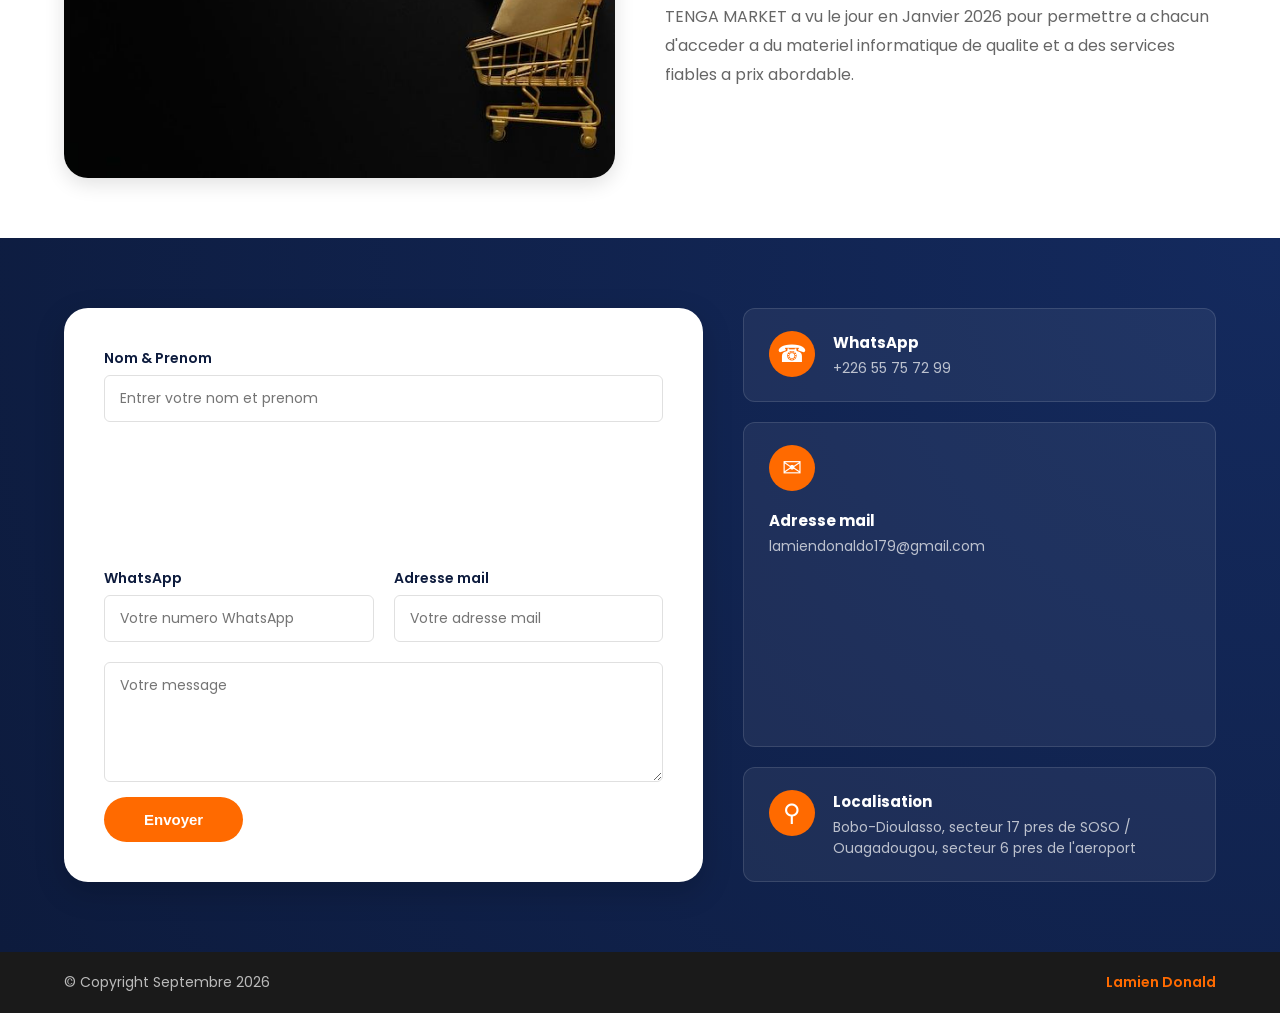
==== commit 0c7fdb48: "Add files via upload" ====
--- a/index.html
+++ b/index.html
@@ -3,7 +3,25 @@
 <head>
   <meta charset="UTF-8">
   <meta name="viewport" content="width=device-width, initial-scale=1.0">
-  <title>Tenga - Market</title>
+  <meta name="description" content="Tenga Market, marketplace informatique au Burkina Faso : achetez et vendez ordinateurs, telephones, accessoires et services.">
+  <meta name="keywords" content="marketplace Burkina Faso, vendre informatique, acheter ordinateur, telephone, Tenga Market">
+  <meta name="author" content="Tenga Market - Lamien Donald">
+  <meta property="og:type" content="website">
+  <meta property="og:title" content="Tenga Market | Achetez et vendez du materiel informatique">
+  <meta property="og:description" content="Publiez vos produits et trouvez du materiel informatique au Burkina Faso.">
+  <meta property="og:url" content="https://tenga-market.example/">
+  <link rel="canonical" href="https://tenga-market.example/">
+  <script type="application/ld+json">
+    {
+      "@context": "https://schema.org",
+      "@type": "OnlineStore",
+      "name": "Tenga Market",
+      "description": "Marketplace informatique au Burkina Faso pour acheter et vendre des produits et services.",
+      "areaServed": "BF",
+      "url": "https://tenga-market.example/"
+    }
+  </script>
+  <title>Tenga Market | Achetez et vendez au Burkina Faso</title>
   <link rel="stylesheet" href="styles.css">
 </head>
 <body>
@@ -33,6 +51,7 @@
       <ul class="nav-links">
         <li><a href="index.html">Accueil</a></li>
         <li><a href="#boutique">Boutique</a></li>
+        <li><a href="vendeur.html">Vendre</a></li>
         <li><a href="#apropos">A-propos</a></li>
         <li><a href="#contact">Contact</a></li>
       </ul>
@@ -423,6 +442,7 @@
     <p class="autor">Lamien Donald</p>
   </footer>
 
+  <script src="https://cdn.jsdelivr.net/npm/@supabase/supabase-js@2"></script>
   <script src="script.js"></script>
 </body>
 </html>
--- a/styles.css
+++ b/styles.css
@@ -968,6 +968,83 @@
   }
 }
 
+/* ===================== ESPACE VENDEUR ===================== */
+.seller-page {
+  min-height: 100vh;
+  background: linear-gradient(135deg, #f5f6f8 0%, #eef2f7 55%, #fff3e8 100%);
+}
+
+.seller-shell {
+  width: min(100% - 32px, 760px);
+  margin: 0 auto;
+  padding: 42px 0 70px;
+}
+
+.seller-brand {
+  display: inline-block;
+  margin-bottom: 28px;
+  color: var(--color-secondary);
+  font-size: 22px;
+  text-decoration: none;
+}
+
+.seller-brand strong { color: var(--color-primary); }
+
+.auth-card,
+.dashboard-panel {
+  padding: 38px;
+  background: var(--color-white);
+  border: 1px solid #e6e8ed;
+  border-radius: var(--radius-lg);
+  box-shadow: var(--shadow-lg);
+}
+
+.auth-card-wide { max-width: 760px; }
+.auth-card h1 { margin: 8px 0 10px; color: var(--color-secondary); font-size: clamp(28px, 5vw, 42px); line-height: 1.1; }
+.auth-intro { margin-bottom: 28px; color: var(--color-text-light); }
+.auth-form { padding: 0; gap: 18px; }
+.auth-form label { display: flex; gap: 7px; color: var(--color-secondary); }
+.auth-form input,
+.auth-form select,
+.auth-form textarea { margin-top: 0; }
+.auth-grid { display: grid; grid-template-columns: repeat(2, minmax(0, 1fr)); gap: 18px; }
+.auth-full { grid-column: 1 / -1; }
+.auth-button { width: 100%; padding: 13px 20px; border: 0; border-radius: var(--radius-sm); background: var(--color-primary); color: var(--color-white); font-weight: 700; transition: var(--transition); }
+.auth-button:hover { background: var(--color-primary-dark); transform: translateY(-2px); }
+.auth-footer { margin: 28px 0 0; color: var(--color-text-light); font-size: 14px; text-align: center; }
+.auth-footer a, .back-link { color: var(--color-primary-dark); font-weight: 700; }
+.back-link { display: block; margin-top: 18px; text-align: center; font-size: 14px; }
+.seller-page .form-status { min-height: 20px; margin: 0; font-size: 13px; }
+.seller-page .form-status.is-error { color: #b42318; }
+.seller-header { position: static; }
+.dashboard-actions, .dashboard-heading, .panel-heading, .form-actions { display: flex; align-items: center; justify-content: space-between; gap: 16px; }
+.dashboard-actions { color: rgba(255, 255, 255, .8); font-size: 13px; }
+.secondary-button, .danger-button { display: inline-block; padding: 10px 14px; border: 1px solid #dfe3ea; border-radius: var(--radius-sm); background: var(--color-white); color: var(--color-secondary); font: inherit; font-size: 13px; font-weight: 600; text-decoration: none; cursor: pointer; }
+.danger-button { border-color: #f2c4c1; color: #b42318; }
+.dashboard-shell { width: min(100% - 32px, var(--max-width)); margin: 0 auto; padding: 48px 0 80px; }
+.dashboard-heading { margin-bottom: 28px; }
+.dashboard-heading h1 { margin-top: 6px; color: var(--color-secondary); }
+.dashboard-panel { margin-bottom: 28px; box-shadow: var(--shadow-sm); }
+.dashboard-panel h2 { margin-bottom: 22px; color: var(--color-secondary); }
+.panel-heading h2 { margin-bottom: 0; }
+.dashboard-products { display: grid; gap: 14px; }
+.dashboard-product { display: grid; grid-template-columns: 92px 1fr auto; gap: 16px; align-items: center; padding: 14px; border: 1px solid #e6e8ed; border-radius: var(--radius-md); }
+.dashboard-product img { width: 92px; height: 92px; border-radius: var(--radius-sm); object-fit: cover; background: #f3f4f6; }
+.dashboard-product h3 { margin: 4px 0; color: var(--color-secondary); font-size: 17px; }
+.dashboard-product p { margin: 4px 0; color: var(--color-text-light); font-size: 13px; }
+.dashboard-product strong { color: var(--color-primary-dark); }
+.dashboard-product-actions { display: flex; flex-direction: column; gap: 8px; }
+.empty-state { color: var(--color-text-light); }
+@media (max-width: 640px) {
+  .auth-card, .dashboard-panel { padding: 24px 18px; }
+  .auth-grid { grid-template-columns: 1fr; }
+  .auth-full { grid-column: auto; }
+  .dashboard-heading, .seller-header, .dashboard-product { align-items: flex-start; }
+  .dashboard-heading, .dashboard-product { grid-template-columns: 1fr; flex-direction: column; }
+  .dashboard-product-actions { flex-direction: row; }
+  .seller-header { gap: 12px; }
+}
+
 /* ===================================================
    RESPONSIVE - Mobiles / Android (<=480px)
    =================================================== */
@@ -997,6 +1074,92 @@
     width: 100%;
   }
 
+}
+
+/* ===================== VENDEUR - SURCHARGE FINALE ===================== */
+/* This block intentionally stays outside the mobile media query. */
+
+.seller-page {
+  min-height: 100dvh;
+  color: var(--color-text);
+  font-family: 'Poppins', 'Segoe UI', sans-serif;
+}
+
+.seller-page .seller-shell {
+  width: min(100% - 40px, 820px);
+  min-height: 100dvh;
+  display: flex;
+  flex-direction: column;
+  justify-content: center;
+  padding: 48px 0;
+}
+
+.seller-page .seller-brand {
+  align-self: flex-start;
+  margin: 0 0 20px;
+  font-size: 24px;
+  font-weight: 500;
+  letter-spacing: -0.3px;
+}
+
+.seller-page .auth-card {
+  width: 100%;
+  max-width: 560px;
+  margin: 0 auto;
+  padding: clamp(26px, 5vw, 48px);
+  border: 1px solid rgba(13, 27, 61, 0.08);
+  border-radius: 18px;
+  box-shadow: 0 20px 55px rgba(13, 27, 61, 0.12);
+}
+
+.seller-page .auth-card-wide { max-width: 820px; }
+.seller-page .auth-card h1 { max-width: 620px; margin: 8px 0 12px; font-size: clamp(28px, 5vw, 44px); letter-spacing: -1px; }
+.seller-page .auth-intro { max-width: 620px; margin: 0 0 30px; line-height: 1.7; }
+.seller-page .auth-form { display: flex; flex-direction: column; gap: 18px; margin: 0; padding: 0; }
+.seller-page .auth-form label { display: flex; flex-direction: column; align-items: stretch; gap: 7px; min-width: 0; color: var(--color-secondary); font-size: 13px; font-weight: 600; }
+.seller-page .auth-form input,
+.seller-page .auth-form select,
+.seller-page .auth-form textarea { width: 100%; min-height: 48px; margin: 0; padding: 12px 14px; border: 1px solid #dfe3ea; border-radius: 9px; background: #fbfcfe; color: var(--color-secondary); font: inherit; font-size: 14px; outline: none; transition: border-color .2s ease, box-shadow .2s ease, background-color .2s ease; }
+.seller-page .auth-form textarea { min-height: 105px; resize: vertical; }
+.seller-page .auth-form input:focus,
+.seller-page .auth-form select:focus,
+.seller-page .auth-form textarea:focus { border-color: var(--color-primary); background: var(--color-white); box-shadow: 0 0 0 4px rgba(255, 106, 0, .12); }
+.seller-page .auth-grid { display: grid; grid-template-columns: repeat(2, minmax(0, 1fr)); gap: 18px 16px; }
+.seller-page .auth-full { grid-column: 1 / -1; }
+.seller-page .auth-button { min-height: 48px; border-radius: 9px; font-size: 14px; letter-spacing: .1px; }
+.seller-page .auth-footer { margin: 24px 0 0; line-height: 1.7; }
+.seller-page .back-link { margin-top: 16px; font-weight: 600; }
+.seller-page .seller-header { min-height: 74px; padding: 14px max(20px, 5%); }
+.seller-page .seller-header .seller-brand { margin: 0; color: var(--color-white); }
+.seller-page .dashboard-actions { flex-wrap: wrap; justify-content: flex-end; }
+.seller-page .dashboard-shell { width: min(100% - 40px, var(--max-width)); padding: 52px 0 80px; }
+.seller-page .dashboard-heading { align-items: flex-end; margin-bottom: 30px; }
+.seller-page .dashboard-heading h1 { margin: 5px 0 0; font-size: clamp(28px, 5vw, 42px); letter-spacing: -1px; }
+.seller-page .dashboard-panel { padding: clamp(22px, 4vw, 36px); border-radius: 16px; }
+.seller-page .dashboard-panel h2 { margin-top: 0; }
+.seller-page .dashboard-product-info { min-width: 0; }
+.seller-page .dashboard-product-info p { overflow-wrap: anywhere; }
+
+@media (max-width: 600px) {
+  .seller-page .seller-shell { width: min(100% - 24px, 820px); padding: 24px 0 40px; }
+  .seller-page .seller-brand { margin-bottom: 14px; font-size: 21px; }
+  .seller-page .auth-card { padding: 24px 18px; border-radius: 14px; }
+  .seller-page .auth-grid { grid-template-columns: 1fr; gap: 16px; }
+  .seller-page .auth-full { grid-column: auto; }
+  .seller-page .seller-header { align-items: center; padding: 12px; }
+  .seller-page .seller-header .seller-brand { font-size: 20px; }
+  .seller-page .dashboard-actions { gap: 8px; font-size: 11px; }
+  .seller-page .dashboard-shell { width: min(100% - 24px, var(--max-width)); padding: 30px 0 50px; }
+  .seller-page .dashboard-heading { align-items: flex-start; flex-direction: column; }
+  .seller-page .dashboard-heading > .secondary-button { width: 100%; text-align: center; }
+  .seller-page .dashboard-product { grid-template-columns: 72px minmax(0, 1fr); gap: 12px; align-items: start; }
+  .seller-page .dashboard-product img { width: 72px; height: 72px; }
+  .seller-page .dashboard-product-info { grid-column: 2; }
+  .seller-page .dashboard-product-actions { grid-column: 1 / -1; flex-direction: row; }
+  .seller-page .dashboard-product-actions button { flex: 1; }
+}
+
+@media (max-width: 480px) {
   #produits-populaire,
   #boutique,
   #contact,
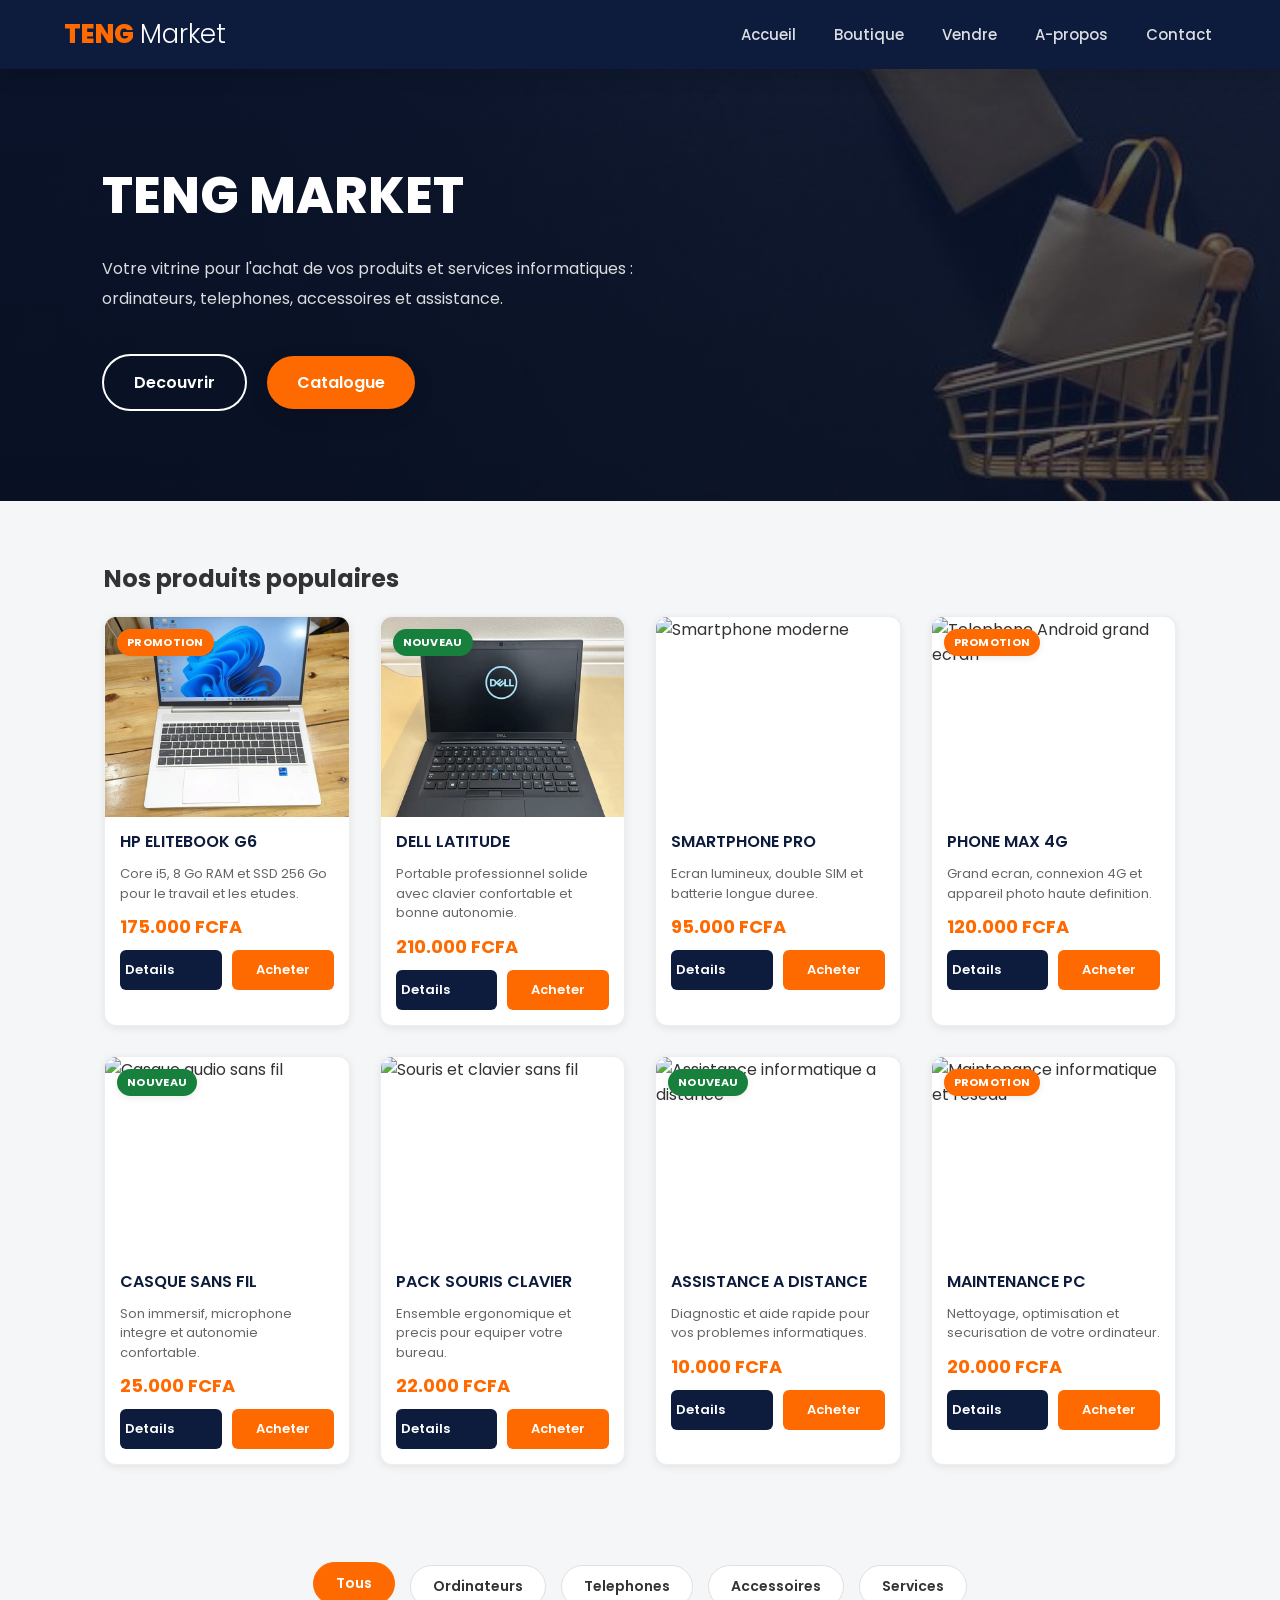
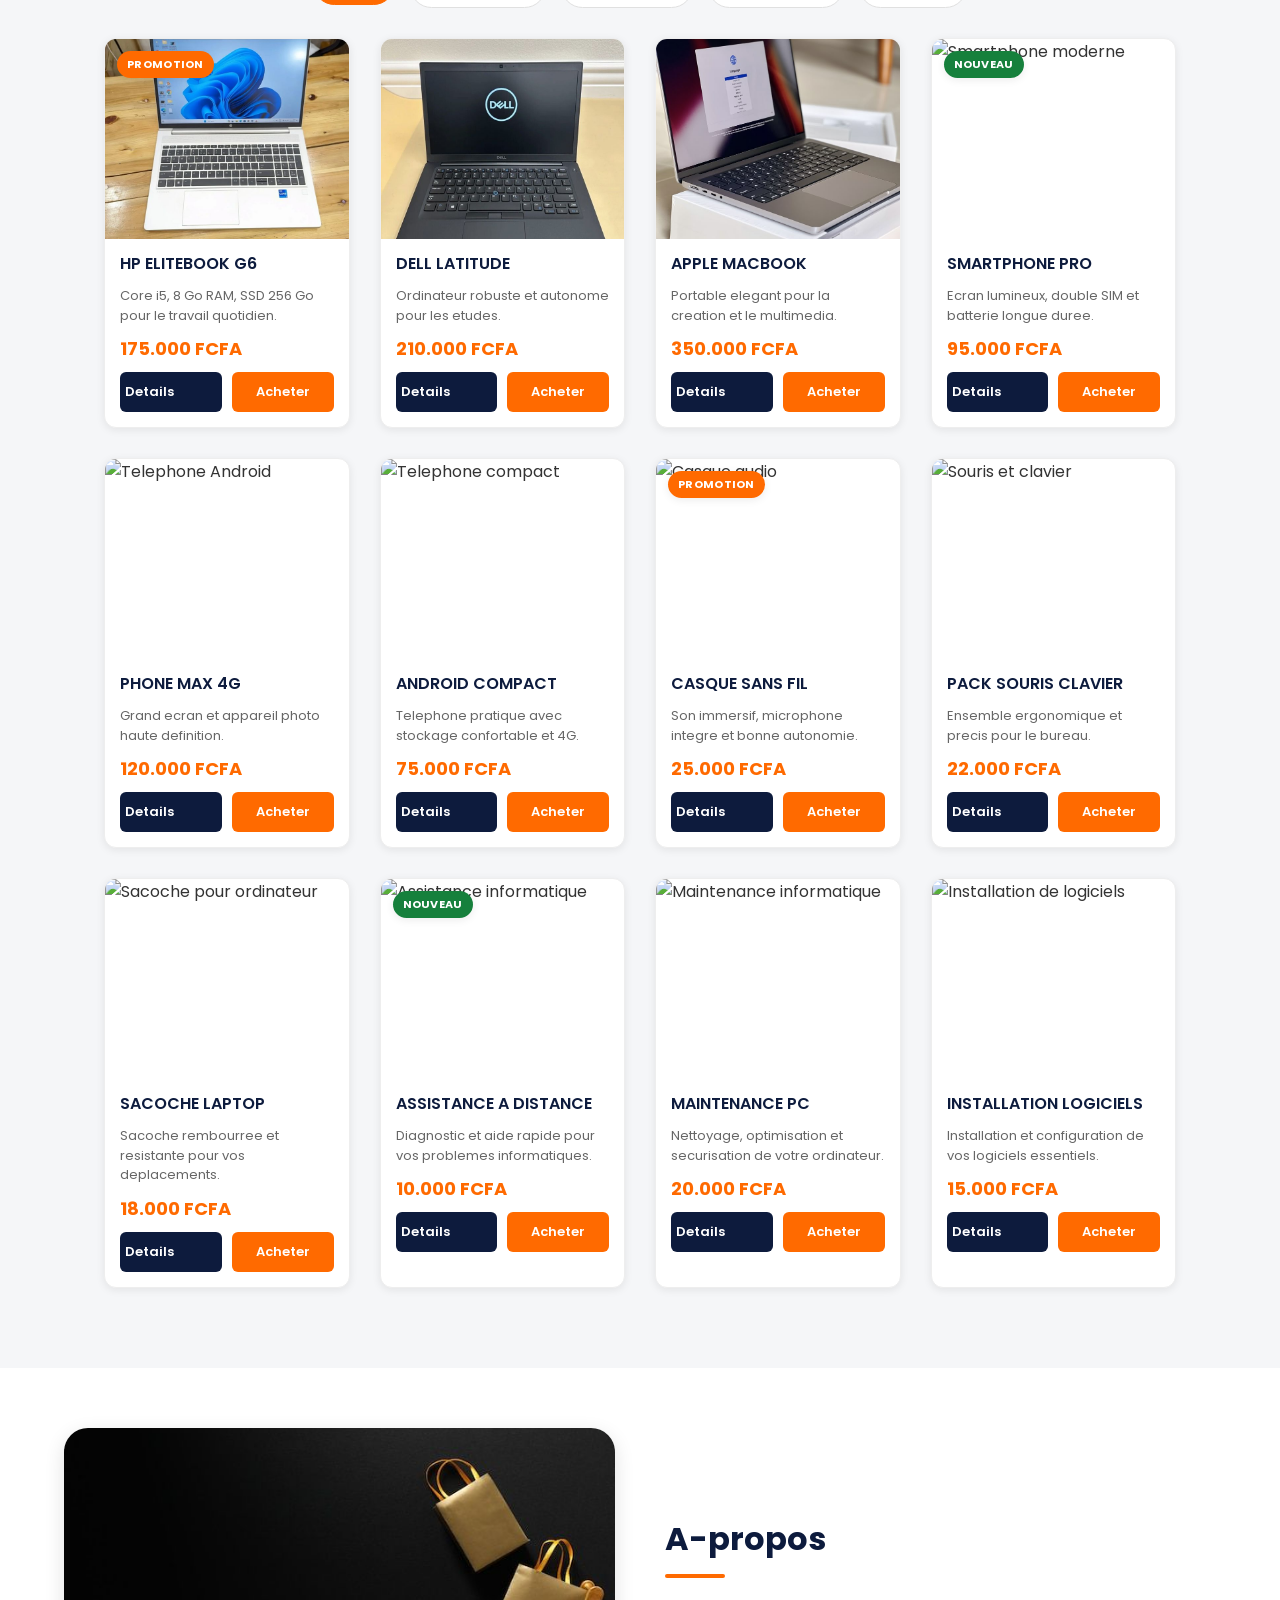
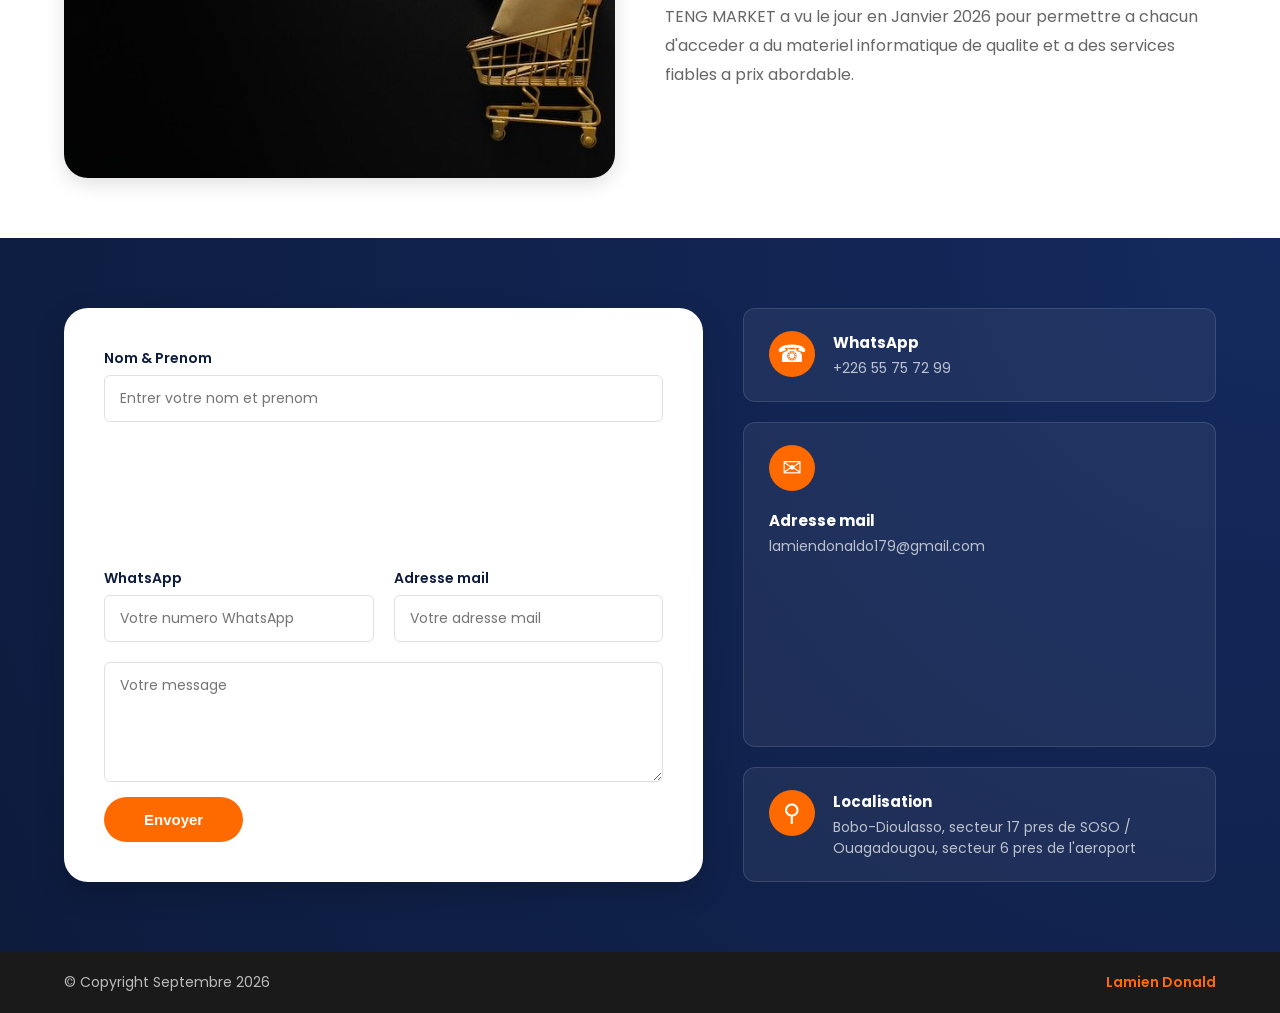
==== commit 06e8938a: "Add files via upload" ====
--- a/index.html
+++ b/index.html
@@ -3,25 +3,25 @@
 <head>
   <meta charset="UTF-8">
   <meta name="viewport" content="width=device-width, initial-scale=1.0">
-  <meta name="description" content="Tenga Market, marketplace informatique au Burkina Faso : achetez et vendez ordinateurs, telephones, accessoires et services.">
-  <meta name="keywords" content="marketplace Burkina Faso, vendre informatique, acheter ordinateur, telephone, Tenga Market">
-  <meta name="author" content="Tenga Market - Lamien Donald">
+  <meta name="description" content="Teng Market, marketplace informatique au Burkina Faso : achetez et vendez ordinateurs, telephones, accessoires et services.">
+  <meta name="keywords" content="marketplace Burkina Faso, vendre informatique, acheter ordinateur, telephone, Teng Market">
+  <meta name="author" content="Teng Market - Lamien Donald">
   <meta property="og:type" content="website">
-  <meta property="og:title" content="Tenga Market | Achetez et vendez du materiel informatique">
+  <meta property="og:title" content="Teng Market | Achetez et vendez du materiel informatique">
   <meta property="og:description" content="Publiez vos produits et trouvez du materiel informatique au Burkina Faso.">
-  <meta property="og:url" content="https://tenga-market.example/">
-  <link rel="canonical" href="https://tenga-market.example/">
+  <meta property="og:url" content="https://donald179.github.io/Tenga-market/">
+  <link rel="canonical" href="https://donald179.github.io/Tenga-market/">
   <script type="application/ld+json">
     {
       "@context": "https://schema.org",
       "@type": "OnlineStore",
-      "name": "Tenga Market",
+      "name": "Teng Market",
       "description": "Marketplace informatique au Burkina Faso pour acheter et vendre des produits et services.",
       "areaServed": "BF",
-      "url": "https://tenga-market.example/"
+      "url": "https://donald179.github.io/Tenga-market/"
     }
   </script>
-  <title>Tenga Market | Achetez et vendez au Burkina Faso</title>
+  <title>Teng Market | Achetez et vendez au Burkina Faso</title>
   <link rel="stylesheet" href="styles.css">
 </head>
 <body>
@@ -29,7 +29,7 @@
     <div class="titre">
       <h1>
         <a href="index.html">
-          <span class="tenga">TENGA</span>
+          <span class="tenga">TENG</span>
           <span class="market">Market</span>
         </a>
       </h1>
@@ -60,7 +60,7 @@
 
   <section id="hero">
     <div class="hero">
-      <h1>TENGA - MARKET</h1>
+      <h1>TENG MARKET</h1>
       <p>
         Votre vitrine pour l'achat de vos produits et services informatiques :
         ordinateurs, telephones, accessoires et assistance.
@@ -375,7 +375,7 @@
       <div class="apropos-description">
         <h4>A-propos</h4>
         <p>
-          TENGA MARKET a vu le jour en Janvier 2026 pour permettre a chacun
+          TENG MARKET a vu le jour en Janvier 2026 pour permettre a chacun
           d'acceder a du materiel informatique de qualite et a des services
           fiables a prix abordable.
         </p>
@@ -443,6 +443,6 @@
   </footer>
 
   <script src="https://cdn.jsdelivr.net/npm/@supabase/supabase-js@2"></script>
-  <script src="script.js"></script>
+  <script src="script.js?v=2"></script>
 </body>
 </html>
--- a/styles.css
+++ b/styles.css
@@ -1,5 +1,5 @@
 /* ===================================================
-   TENGA MARKET - Styles inspirés d'Alibaba.com
+  TENG MARKET - Styles inspirés d'Alibaba.com
    Palette : orange (#ff6a00) + marine (#0d1b3d)
    =================================================== */
 @import url('https://fonts.googleapis.com/css2?family=Poppins:wght@300;400;500;600;700;800&display=swap');
@@ -1121,6 +1121,8 @@
 .seller-page .auth-form select,
 .seller-page .auth-form textarea { width: 100%; min-height: 48px; margin: 0; padding: 12px 14px; border: 1px solid #dfe3ea; border-radius: 9px; background: #fbfcfe; color: var(--color-secondary); font: inherit; font-size: 14px; outline: none; transition: border-color .2s ease, box-shadow .2s ease, background-color .2s ease; }
 .seller-page .auth-form textarea { min-height: 105px; resize: vertical; }
+.seller-page .auth-form input[type="file"] { min-height: auto; padding: 10px; cursor: pointer; }
+.seller-page .file-help { display: block; margin-top: -10px; color: var(--color-text-light); font-size: 12px; font-weight: 400; }
 .seller-page .auth-form input:focus,
 .seller-page .auth-form select:focus,
 .seller-page .auth-form textarea:focus { border-color: var(--color-primary); background: var(--color-white); box-shadow: 0 0 0 4px rgba(255, 106, 0, .12); }
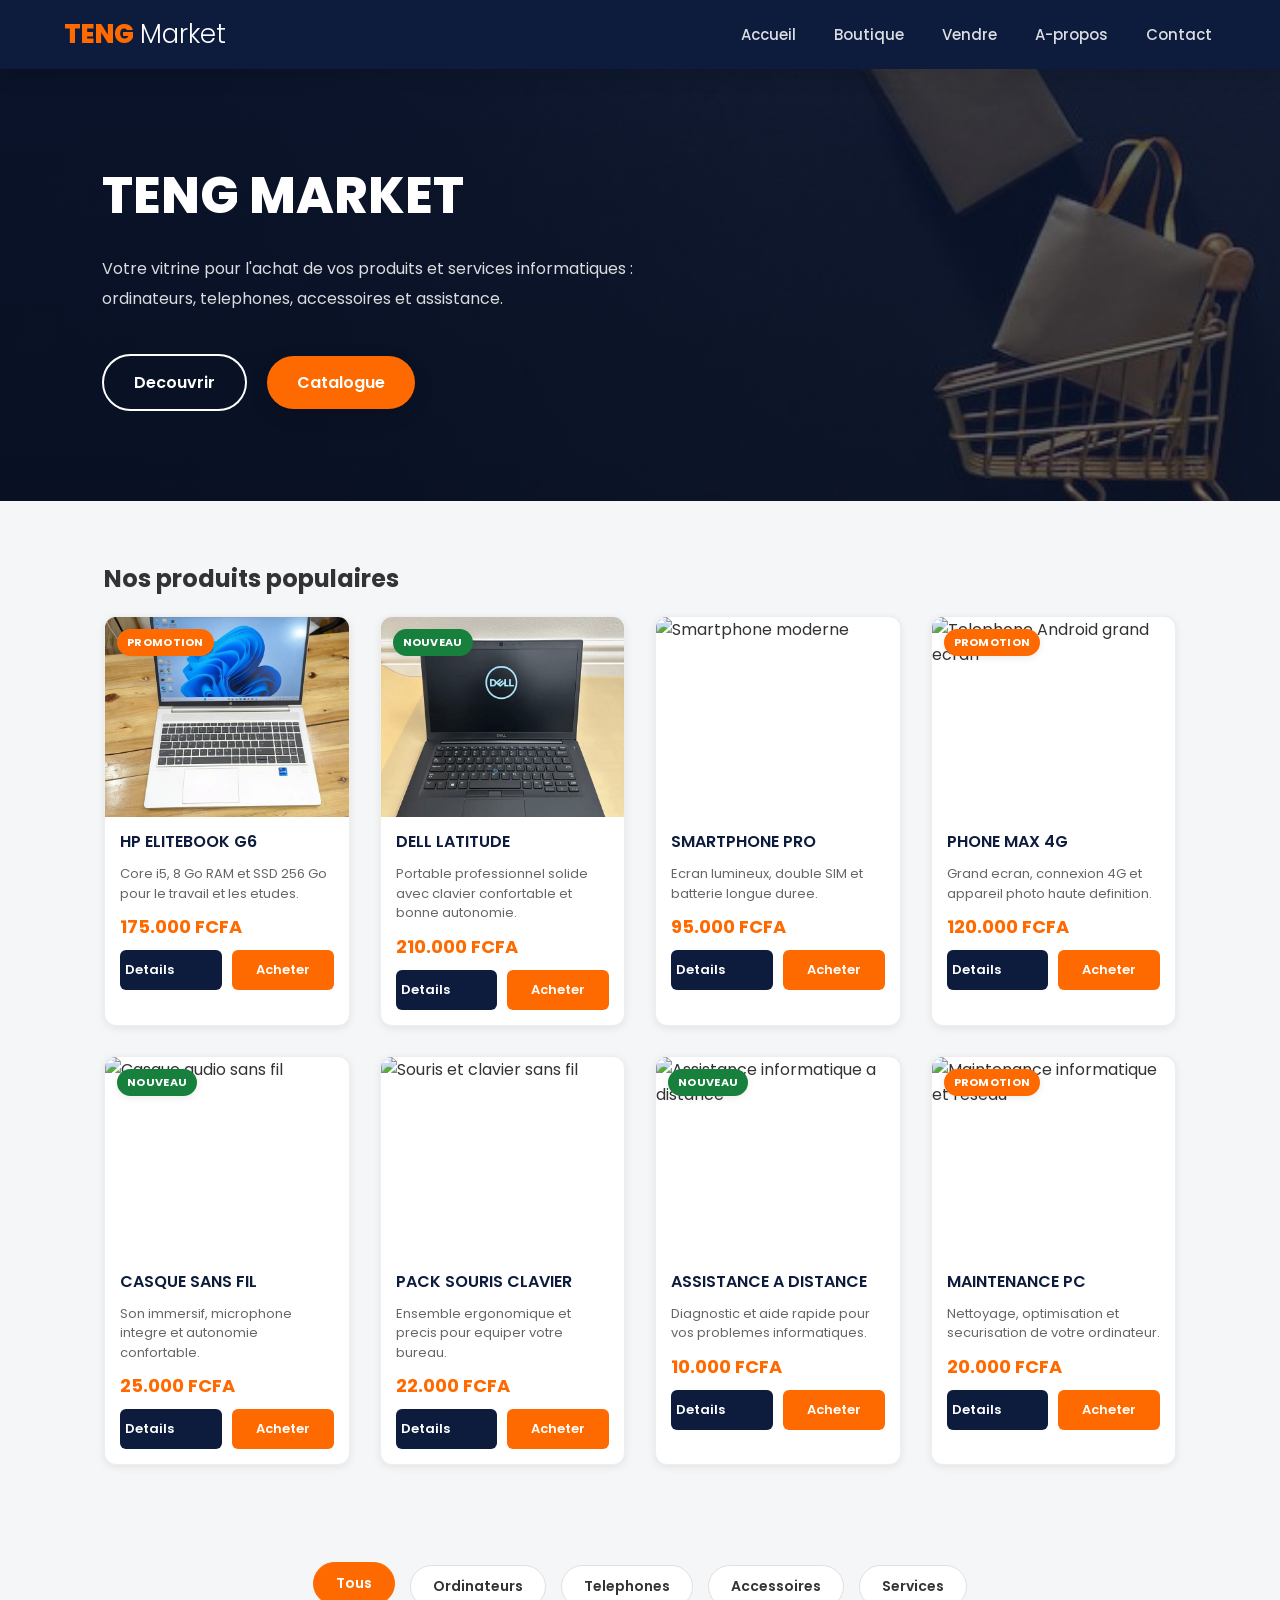
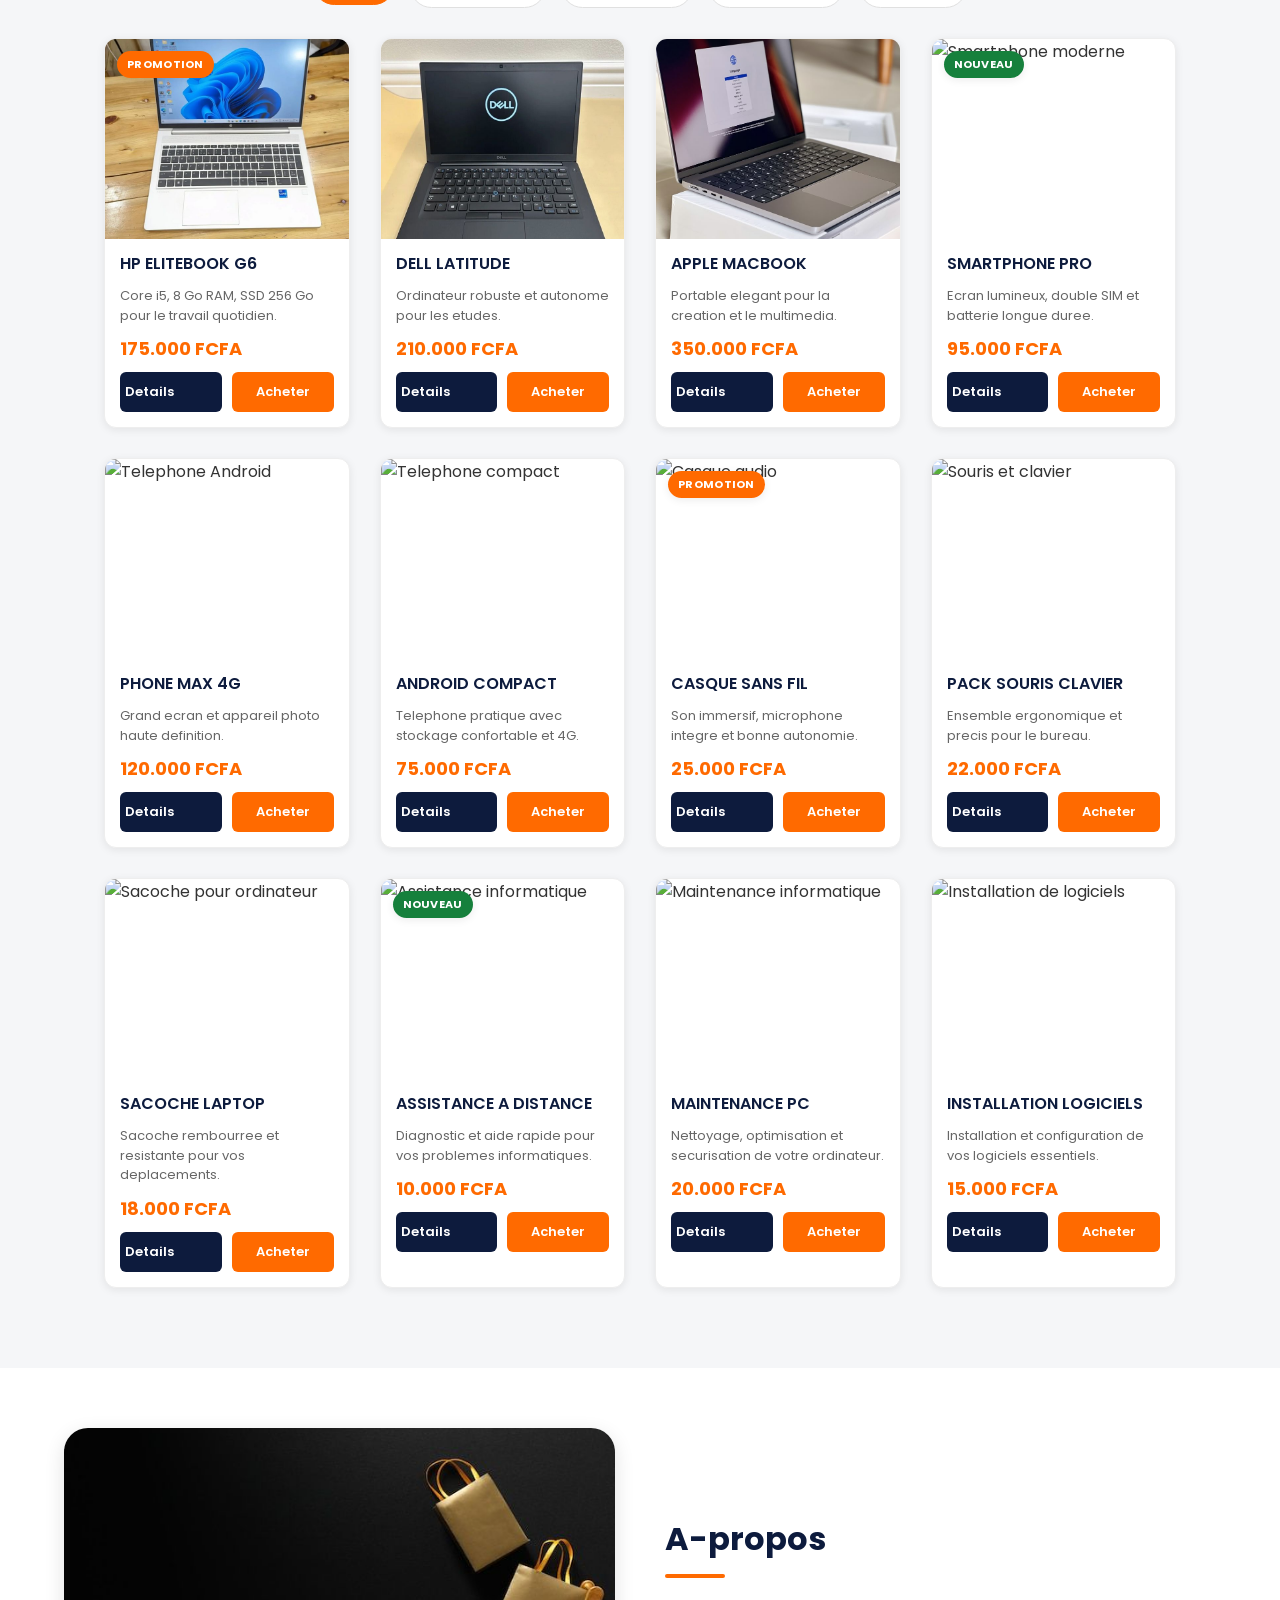
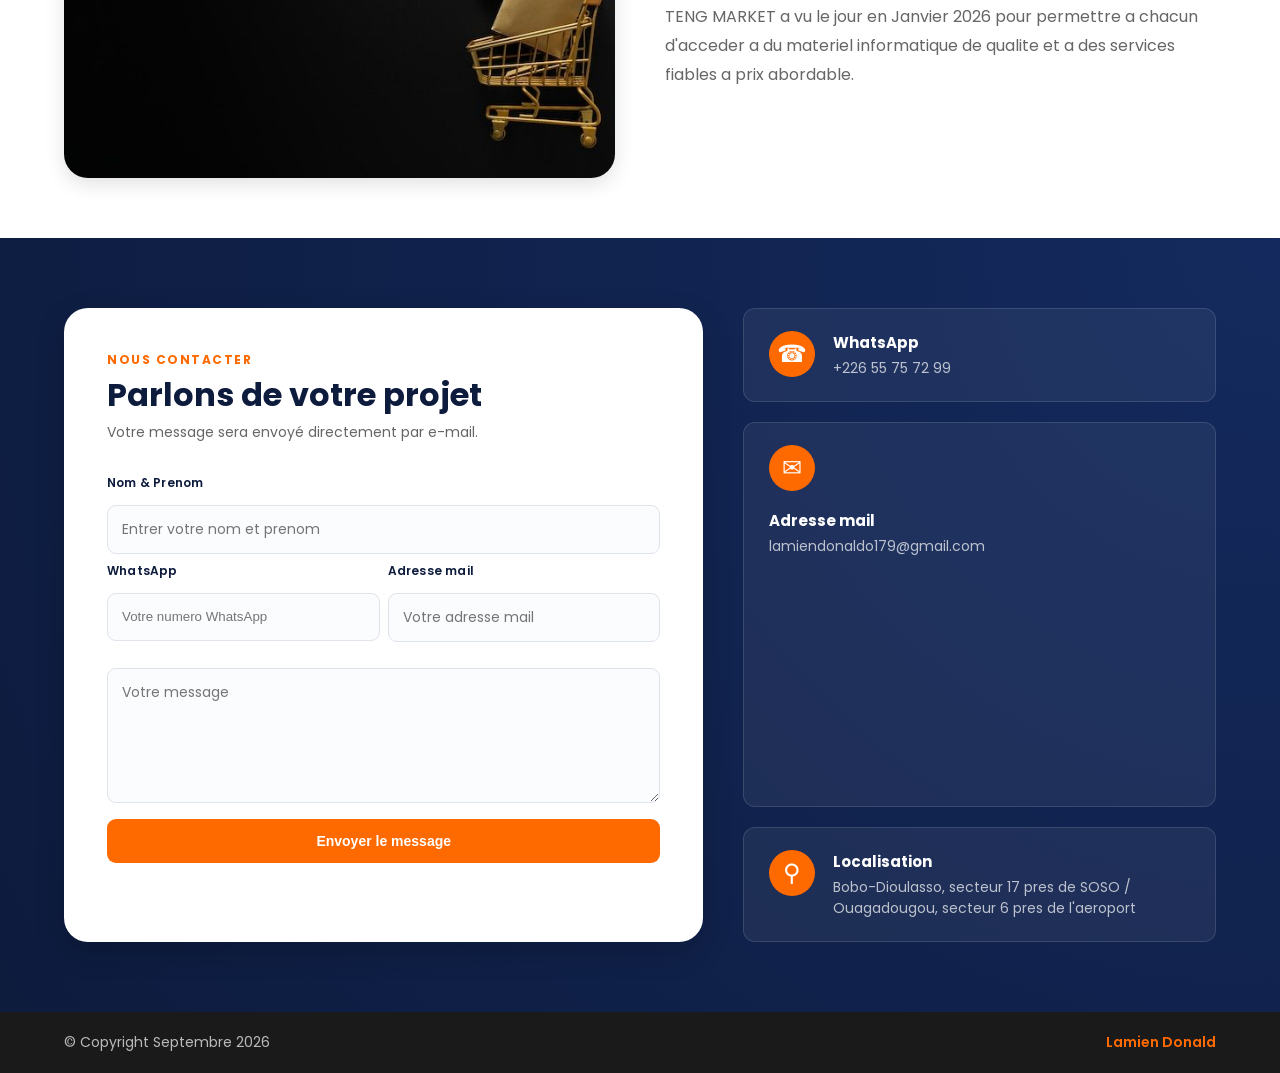
==== commit 8d430e8c: "Add files via upload" ====
--- a/index.html
+++ b/index.html
@@ -385,7 +385,12 @@
 
   <section id="contact">
     <div class="contact-form">
-      <form action="">
+      <form id="contact-form">
+        <div class="contact-form-heading">
+          <span class="contact-eyebrow">Nous contacter</span>
+          <h2>Parlons de votre projet</h2>
+          <p>Votre message sera envoyé directement par e-mail.</p>
+        </div>
         <div class="information">
           <div class="nom">
             <label for="nom">Nom &amp; Prenom</label>
@@ -394,7 +399,7 @@
           <div class="message">
             <div class="whatsapp">
               <label for="numero">WhatsApp</label>
-              <input id="numero" type="number" placeholder="Votre numero WhatsApp" required>
+              <input id="numero" type="tel" placeholder="Votre numero WhatsApp" required>
             </div>
             <div class="email">
               <label for="email">Adresse mail</label>
@@ -404,7 +409,8 @@
         </div>
         <div class="contenu">
           <textarea name="message" id="message" placeholder="Votre message" required></textarea>
-          <input type="submit" value="Envoyer">
+          <input type="submit" value="Envoyer le message">
+          <p id="contact-status" class="contact-status" role="status" aria-live="polite"></p>
         </div>
       </form>
     </div>
--- a/styles.css
+++ b/styles.css
@@ -731,6 +731,122 @@
 .contenu input[type="submit"]:hover {
   background-color: var(--color-primary-dark);
   transform: scale(1.03);
+}
+
+#contact .contact-form {
+  padding: 0;
+  overflow: hidden;
+  border: 1px solid rgba(255, 255, 255, 0.12);
+}
+
+#contact .contact-form form {
+  gap: 26px;
+  padding: clamp(24px, 4vw, 42px);
+}
+
+#contact .contact-form-heading {
+  padding-bottom: 4px;
+}
+
+#contact .contact-eyebrow {
+  display: block;
+  margin-bottom: 8px;
+  color: var(--color-primary);
+  font-size: 12px;
+  font-weight: 700;
+  letter-spacing: 1.5px;
+  text-transform: uppercase;
+}
+
+#contact .contact-form-heading h2 {
+  margin-bottom: 8px;
+  color: var(--color-secondary);
+  font-size: clamp(24px, 3vw, 32px);
+  line-height: 1.15;
+}
+
+#contact .contact-form-heading p {
+  color: var(--color-text-light);
+  font-size: 14px;
+  line-height: 1.6;
+}
+
+#contact .contact-form .information {
+  gap: 8px;
+}
+
+#contact .contact-form .nom,
+#contact .contact-form .message {
+  flex: none;
+}
+
+#contact .contact-form .contenu {
+  gap: 16px;
+}
+
+#contact .contact-form .message {
+  display: grid;
+  grid-template-columns: repeat(2, minmax(0, 1fr));
+  gap: 8px;
+}
+
+#contact .contact-form label {
+  display: block;
+  margin-bottom: 7px;
+  color: var(--color-secondary);
+  font-size: 12px;
+  letter-spacing: .2px;
+}
+
+#contact .contact-form input[type="text"],
+#contact .contact-form input[type="email"],
+#contact .contact-form input[type="tel"],
+#contact .contact-form textarea {
+  min-height: 48px;
+  padding: 13px 14px;
+  border: 1px solid #dfe3ea;
+  border-radius: 9px;
+  background: #fbfcfe;
+  color: var(--color-secondary);
+}
+
+#contact .contact-form textarea {
+  min-height: 135px;
+}
+
+#contact .contact-form input[type="text"]:focus,
+#contact .contact-form input[type="email"]:focus,
+#contact .contact-form input[type="tel"]:focus,
+#contact .contact-form textarea:focus {
+  border-color: var(--color-primary);
+  background: var(--color-white);
+  box-shadow: 0 0 0 4px rgba(255, 106, 0, .12);
+}
+
+#contact .contact-form .contenu input[type="submit"] {
+  width: 100%;
+  align-self: stretch;
+  padding: 14px 20px;
+  border-radius: 9px;
+  font-size: 14px;
+  text-align: center;
+}
+
+#contact .contact-status {
+  min-height: 20px;
+  margin: 0;
+  color: #16803c;
+  font-size: 13px;
+  text-align: center;
+}
+
+#contact .contact-status.is-error {
+  color: #b42318;
+}
+
+#contact .contact-form .contenu input[type="submit"]:disabled {
+  cursor: wait;
+  opacity: .65;
 }
 
 .informations {
@@ -1076,6 +1192,16 @@
 
 }
 
+@media (max-width: 640px) {
+  #contact .contact-form .message {
+    grid-template-columns: 1fr;
+  }
+
+  #contact .contact-form form {
+    padding: 24px 18px;
+  }
+}
+
 /* ===================== VENDEUR - SURCHARGE FINALE ===================== */
 /* This block intentionally stays outside the mobile media query. */
 
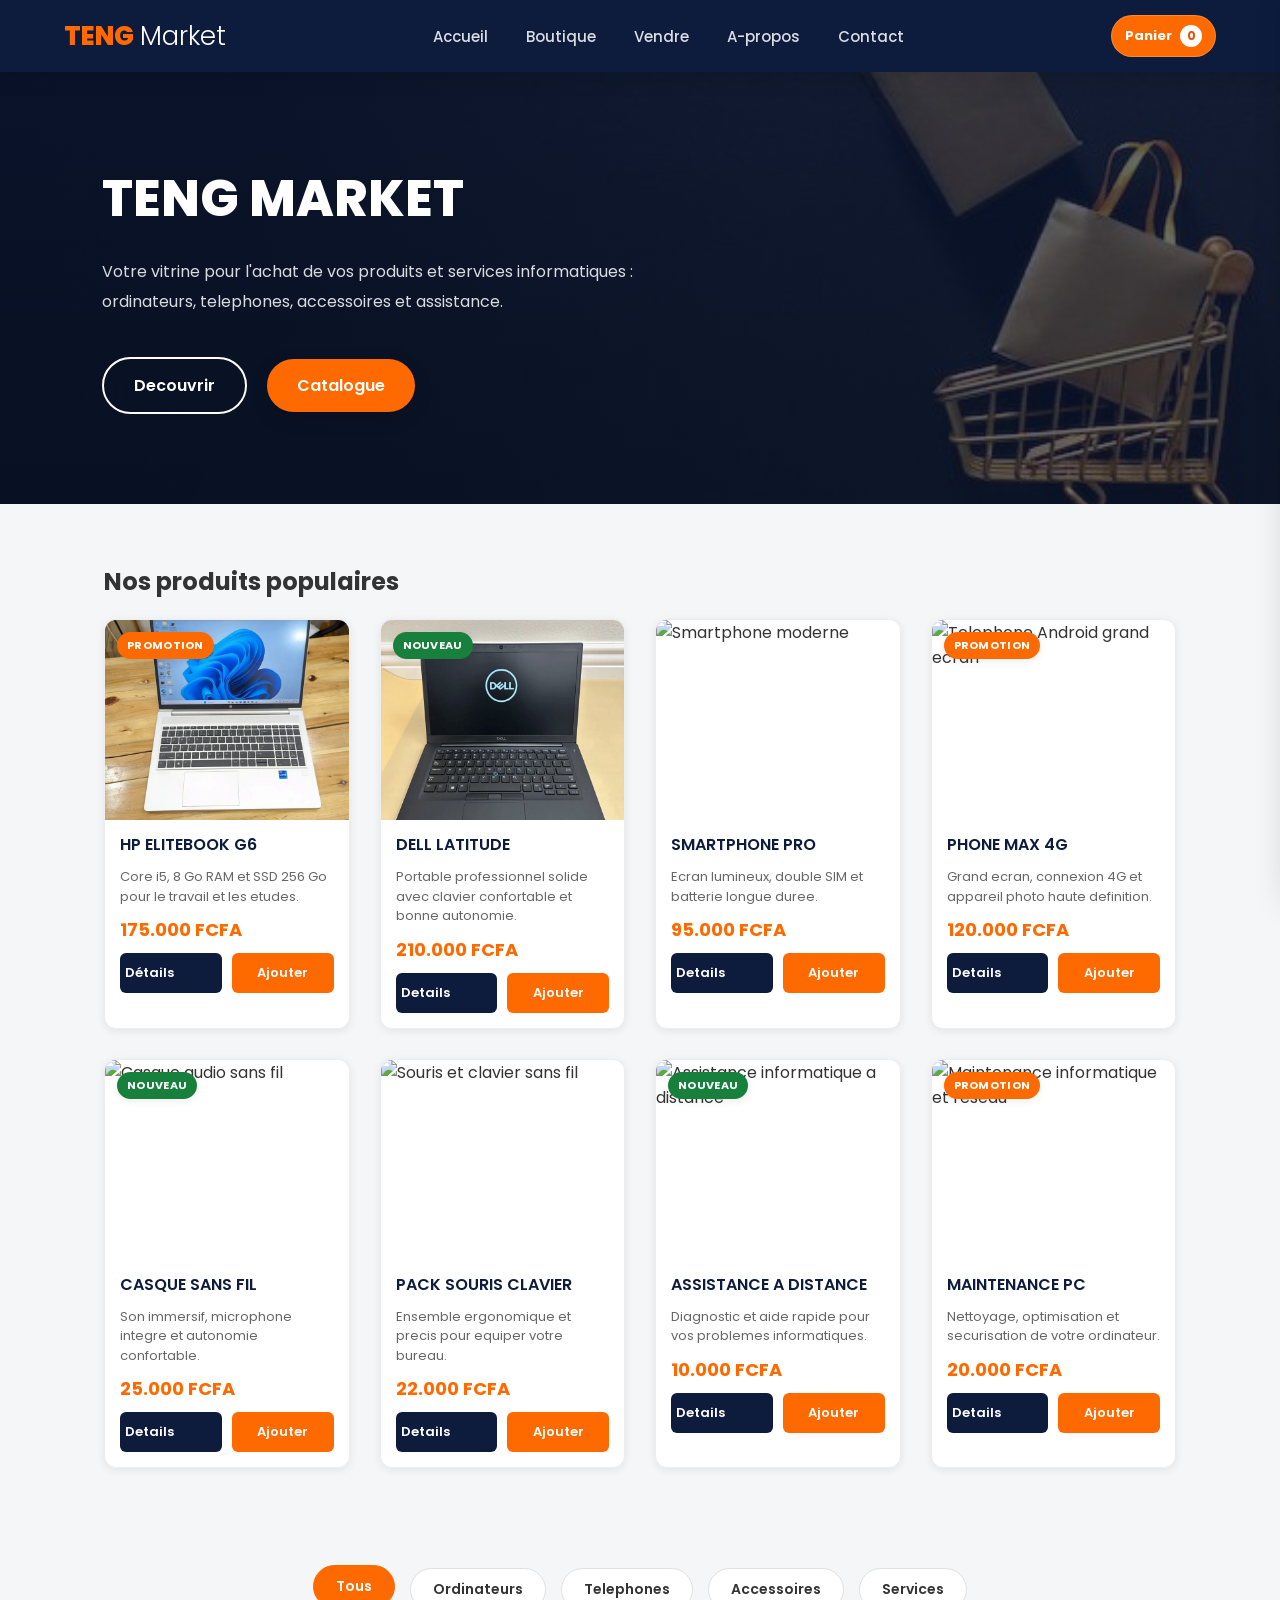
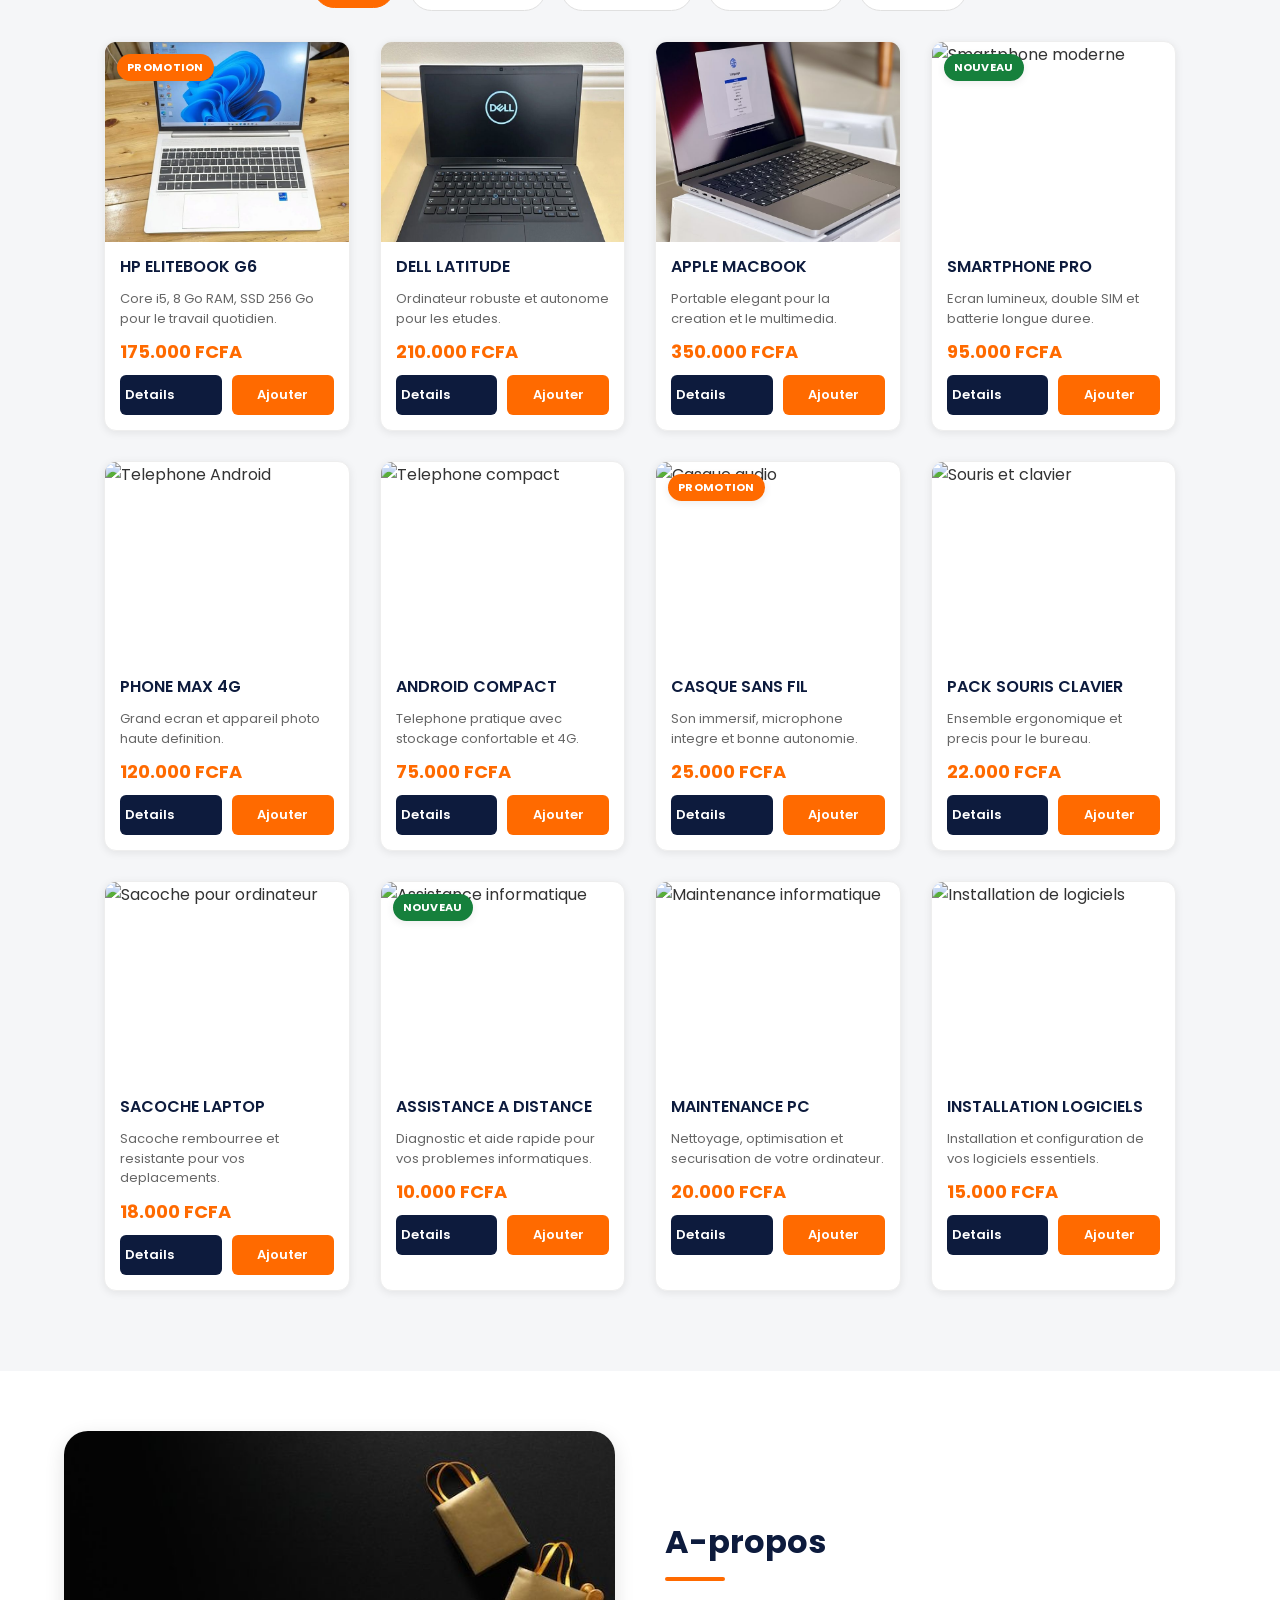
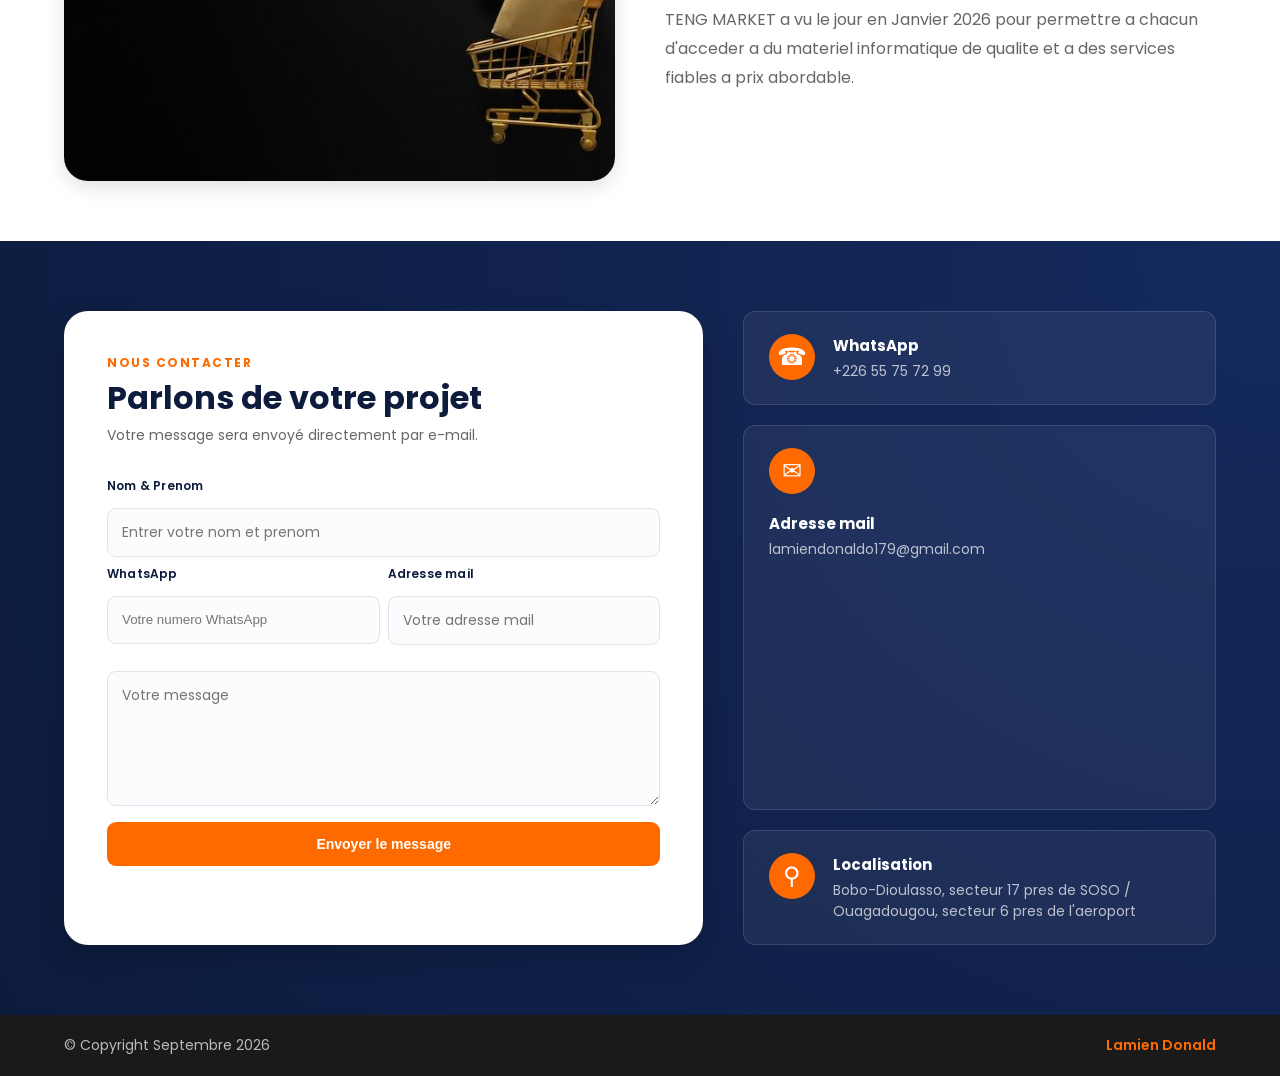
==== commit 9b2aa1c1: "Add files via upload" ====
--- a/index.html
+++ b/index.html
@@ -23,6 +23,15 @@
   </script>
   <title>Teng Market | Achetez et vendez au Burkina Faso</title>
   <link rel="stylesheet" href="styles.css">
+  <!-- Google tag (gtag.js) -->
+  <script async src="https://www.googletagmanager.com/gtag/js?id=G-0EH2T8N808"></script>
+  <script>
+    window.dataLayer = window.dataLayer || [];
+    function gtag(){dataLayer.push(arguments);}
+    gtag('js', new Date());
+
+    gtag('config', 'G-0EH2T8N808');
+  </script>
 </head>
 <body>
   <header>
@@ -52,11 +61,28 @@
         <li><a href="index.html">Accueil</a></li>
         <li><a href="#boutique">Boutique</a></li>
         <li><a href="vendeur.html">Vendre</a></li>
+        <li id="dashboard-nav-item" hidden><a href="tableau-bord.html">Tableau de bord</a></li>
         <li><a href="#apropos">A-propos</a></li>
         <li><a href="#contact">Contact</a></li>
       </ul>
     </nav>
+    <button id="cart-toggle" class="cart-toggle" type="button" aria-label="Ouvrir le panier" aria-expanded="false">
+      <span id="cart-label">Panier</span> <span id="cart-count">0</span>
+    </button>
   </header>
+
+  <aside id="cart-panel" class="cart-panel" aria-label="Panier d'achat" aria-hidden="true">
+    <div class="cart-header">
+      <div><span class="eyebrow">Votre sélection</span><h2>Panier</h2></div>
+      <button id="cart-close" class="cart-close" type="button" aria-label="Fermer le panier">&times;</button>
+    </div>
+    <div id="cart-items" class="cart-items"><p class="cart-empty">Votre panier est vide.</p></div>
+    <div class="cart-footer">
+      <div class="cart-total"><span>Total</span><strong id="cart-total">0 FCFA</strong></div>
+      <button id="cart-whatsapp" class="cart-whatsapp" type="button" disabled>Envoyer la commande sur WhatsApp</button>
+    </div>
+  </aside>
+  <div id="cart-overlay" class="cart-overlay" hidden></div>
 
   <section id="hero">
     <div class="hero">
@@ -90,7 +116,7 @@
           <p>Core i5, 8 Go RAM et SSD 256 Go pour le travail et les etudes.</p>
           <p class="prix">175.000 FCFA</p>
           <div class="bouton">
-            <button class="details">Details</button>
+            <button class="details">Détails</button>
             <button class="achat">Acheter</button>
           </div>
         </div>
@@ -449,6 +475,6 @@
   </footer>
 
   <script src="https://cdn.jsdelivr.net/npm/@supabase/supabase-js@2"></script>
-  <script src="script.js?v=2"></script>
+  <script src="script.js?v=8"></script>
 </body>
 </html>
--- a/styles.css
+++ b/styles.css
@@ -100,6 +100,81 @@
   box-shadow: var(--shadow-md);
 }
 
+.cart-toggle {
+  display: inline-flex;
+  align-items: center;
+  gap: 8px;
+  padding: 9px 13px;
+  border: 1px solid rgba(255, 255, 255, .2);
+  border-radius: 999px;
+  background: var(--color-primary);
+  color: var(--color-white);
+  font-size: 13px;
+  font-weight: 700;
+}
+
+#cart-count {
+  display: inline-grid;
+  min-width: 22px;
+  height: 22px;
+  place-items: center;
+  padding: 0 5px;
+  border-radius: 50%;
+  background: var(--color-white);
+  color: var(--color-primary-dark);
+  font-size: 12px;
+}
+
+.seller-logout { border-color: transparent; background: #b42318; }
+.seller-logout:hover { background: #8f1c14; }
+
+@media (max-width: 768px) {
+  .seller-logout #cart-label { display: none; }
+  .seller-logout::before { content: "↪"; font-size: 22px; line-height: 1; }
+}
+
+.cart-overlay {
+  position: fixed;
+  z-index: 1090;
+  inset: 0;
+  background: rgba(13, 27, 61, .45);
+}
+
+.cart-panel {
+  position: fixed;
+  z-index: 1100;
+  top: 0;
+  right: 0;
+  display: flex;
+  flex-direction: column;
+  width: min(430px, 94vw);
+  height: 100vh;
+  padding: 28px 24px;
+  background: var(--color-white);
+  box-shadow: -12px 0 35px rgba(0, 0, 0, .2);
+  transform: translateX(105%);
+  transition: transform .3s ease;
+}
+
+.cart-panel.is-open { transform: translateX(0); }
+.cart-header, .cart-total { display: flex; align-items: center; justify-content: space-between; gap: 16px; }
+.cart-header h2 { margin-top: 5px; color: var(--color-secondary); font-size: 28px; }
+.cart-close { border: 0; background: transparent; color: var(--color-secondary); font-size: 30px; line-height: 1; cursor: pointer; }
+.cart-items { display: flex; flex: 1; flex-direction: column; gap: 12px; overflow-y: auto; padding: 24px 0; }
+.cart-empty { color: var(--color-text-light); text-align: center; }
+.cart-item { display: flex; align-items: center; justify-content: space-between; gap: 12px; padding: 14px 0; border-bottom: 1px solid #e7e9ee; }
+.cart-item-main { display: grid; gap: 4px; min-width: 0; }
+.cart-item-main strong { overflow-wrap: anywhere; color: var(--color-secondary); font-size: 14px; }
+.cart-item-main span { color: var(--color-primary-dark); font-size: 13px; font-weight: 700; }
+.cart-item-actions { display: flex; align-items: center; gap: 7px; flex-shrink: 0; }
+.cart-item-actions button { width: 28px; height: 28px; border: 1px solid #dfe3ea; border-radius: 6px; background: var(--color-white); color: var(--color-secondary); cursor: pointer; }
+.cart-item-actions .cart-remove { margin-left: 4px; border-color: #f2c4c1; color: #b42318; font-size: 17px; }
+.cart-footer { padding-top: 18px; border-top: 1px solid #dfe3ea; }
+.cart-total { margin-bottom: 16px; color: var(--color-secondary); font-size: 16px; }
+.cart-total strong { color: var(--color-primary-dark); font-size: 20px; }
+.cart-whatsapp { width: 100%; padding: 13px 15px; border: 0; border-radius: 8px; background: #16803c; color: white; font: inherit; font-weight: 700; cursor: pointer; }
+.cart-whatsapp:disabled { cursor: not-allowed; opacity: .5; }
+
 header .titre {
   font-family: 'Poppins', 'Franklin Gothic Medium', 'Arial Narrow', Arial, sans-serif;
   display: flex;
@@ -354,6 +429,34 @@
   display: flex;
   gap: 10px;
   margin-top: auto;
+}
+
+.product-quantity {
+  display: inline-flex;
+  align-items: center;
+  gap: 12px;
+  width: fit-content;
+  padding: 5px;
+  border: 1px solid rgba(255, 255, 255, .2);
+  border-radius: 8px;
+}
+
+.product-quantity button {
+  width: 30px;
+  height: 30px;
+  border: 0;
+  border-radius: 6px;
+  background: rgba(255, 255, 255, .14);
+  color: var(--color-white);
+  cursor: pointer;
+  font-weight: 700;
+}
+
+.product-quantity span {
+  min-width: 20px;
+  color: var(--color-white);
+  text-align: center;
+  font-weight: 700;
 }
 
 .product-back-actions button {
@@ -976,11 +1079,22 @@
   }
 
   header {
+    position: sticky;
     padding: 15px 4%;
   }
 
   .hamburger {
     display: flex;
+    position: absolute;
+    right: 4%;
+    top: 20px;
+  }
+
+  header .cart-toggle {
+    position: absolute;
+    top: 15px;
+    left: calc(50% + 18px);
+    transform: translateX(-50%);
   }
 
   nav {
@@ -1142,6 +1256,22 @@
 .dashboard-heading h1 { margin-top: 6px; color: var(--color-secondary); }
 .dashboard-panel { margin-bottom: 28px; box-shadow: var(--shadow-sm); }
 .dashboard-panel h2 { margin-bottom: 22px; color: var(--color-secondary); }
+.profile-panel { margin-bottom: 28px; }
+.profile-panel .panel-heading { align-items: flex-end; margin-bottom: 20px; }
+.profile-panel .panel-heading h2 { margin: 5px 0 0; }
+.profile-panel .auth-form { gap: 18px; }
+.profile-panel .form-status { margin: 0; }
+.profile-image-field { display: grid; justify-items: center; gap: 8px; margin: 4px 0 26px; text-align: center; }
+.profile-image-label { color: var(--color-secondary); font-size: 13px; font-weight: 600; }
+.profile-avatar-wrap { position: relative; width: 148px; height: 148px; }
+.profile-avatar { width: 148px; height: 148px; border: 5px solid var(--color-white); border-radius: 50%; object-fit: cover; box-shadow: 0 6px 20px rgba(13, 27, 61, .2); background: #eef2f7; }
+.profile-image-field input[type="file"] { position: absolute; width: 1px; height: 1px; overflow: hidden; clip: rect(0 0 0 0); white-space: nowrap; }
+.profile-camera { position: absolute; right: -4px; bottom: 2px; display: grid; width: 42px; height: 42px; place-items: center; border: 3px solid var(--color-white); border-radius: 50%; background: var(--color-primary); color: var(--color-white); cursor: pointer; font-size: 19px; line-height: 1; box-shadow: var(--shadow-md); }
+.seller-page .auth-form .profile-camera { display: grid; flex-direction: row; align-items: center; justify-items: center; padding: 0; }
+.profile-camera:hover { background: var(--color-primary-dark); transform: scale(1.08); }
+.camera-icon { position: relative; display: block; width: 25px; height: 19px; border: 2px solid var(--color-white); border-radius: 4px; }
+.camera-icon::before { content: ""; position: absolute; top: -6px; left: 4px; width: 10px; height: 5px; border: 2px solid var(--color-white); border-bottom: 0; border-radius: 3px 3px 0 0; }
+.camera-icon::after { content: ""; position: absolute; top: 4px; left: 7px; width: 7px; height: 7px; border: 2px solid var(--color-white); border-radius: 50%; }
 .panel-heading h2 { margin-bottom: 0; }
 .dashboard-products { display: grid; gap: 14px; }
 .dashboard-product { display: grid; grid-template-columns: 92px 1fr auto; gap: 16px; align-items: center; padding: 14px; border: 1px solid #e6e8ed; border-radius: var(--radius-md); }
